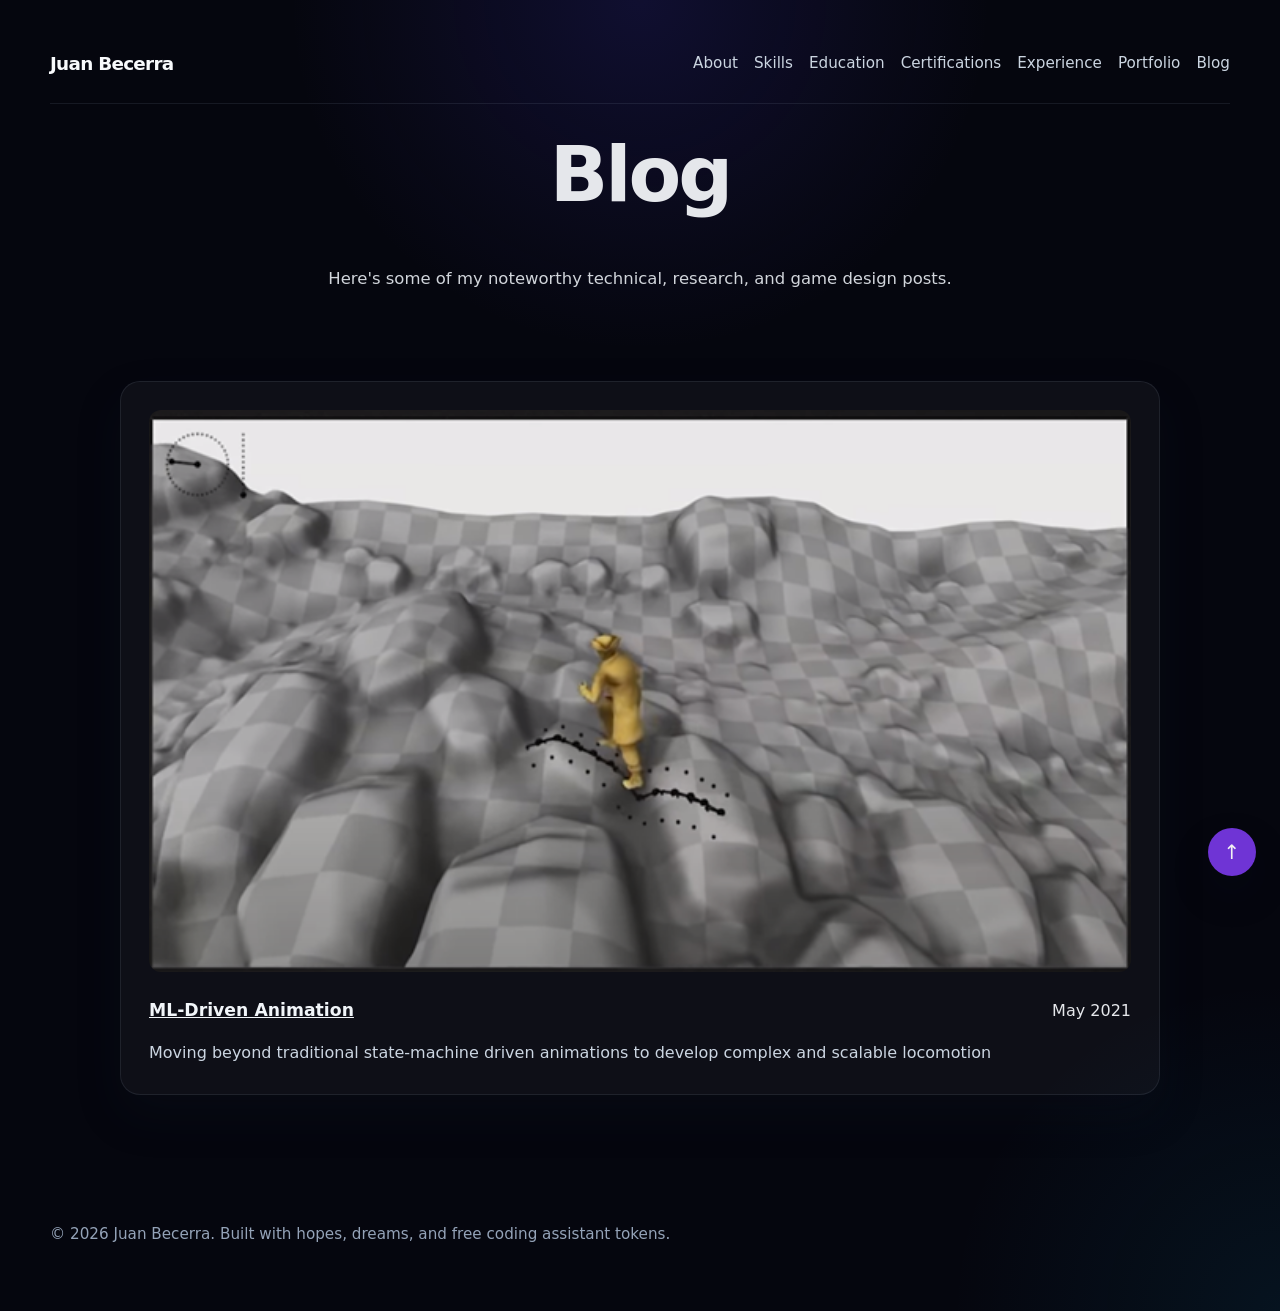
==== blog.html @ c38f7719 "added blog" ====
<!DOCTYPE html>
<html lang="en">
<head>
  <meta charset="UTF-8" />
  <meta name="viewport" content="width=device-width, initial-scale=1.0" />
  <title>Juan Becerra | Blog</title>
  <meta name="description" content="Blog page for Juan Becerra, sharing thoughts on software engineering and game development." />
  <link rel="stylesheet" href="styles.css" />
  <script src="js/components.js" defer></script>
</head>
<body id="top">
  <div class="page-shell">
    <header class="site-header"></header>

    <main class="hero-layout centered-hero">
      <section class="hero-panel">
        <h1>Blog</h1>
        <p class="hero-copy">Here's some of my noteworthy technical, research, and game design posts.</p>
      </section>
    </main>

    <section class="section">
      <div class="section-inner">
        <div class="skill-grid">
          <article class="experience-card">
            <img src="media/blog/motion-matching/10.png" alt="ML-Driven Animation" class="project-image">
            <div class="item-header">
              <div>
                <h3><a href="#">ML-Driven Animation</a></h3>
                <p class="item-subtitle">Moving beyond traditional state-machine driven animations to develop complex and scalable locomotion</p>
              </div>
              <span>May 2021
              </span>
            </div>
            <div class="experience-details" data-content-url="subpage-content/ml-driven-animation.html"></div>
          </article>
        </div>
      </div>
    </section>

    <footer class="footer"></footer>
    <a href="#top" class="back-to-top" aria-label="Back to top">↑</a>

    <div class="project-modal" aria-hidden="true" role="dialog" aria-modal="true" aria-label="Project details">
      <div class="project-modal-backdrop" data-modal-close></div>
      <div class="project-modal-card">
        <button type="button" class="project-modal-close" aria-label="Close project details">×</button>
        <img class="project-modal-image" src="" alt="" style="display: none;">
        <h2 class="project-modal-title"></h2>
        <p class="project-modal-subtitle"></p>
        <span class="project-modal-date"></span>
        <div class="project-modal-description"></div>
      </div>
    </div>

    <script src="js/portfolio.js" defer></script>
  </div>
</body>
</html>
---- styles.css ----
:root {
  color-scheme: dark;
  color: #e5e7eb;
  background: #05060e;
  font-family: Inter, ui-sans-serif, system-ui, -apple-system, BlinkMacSystemFont, "Segoe UI", sans-serif;
  font-size: 16px;
  line-height: 1.7;
}

* {
  box-sizing: border-box;
}

html {
  scroll-behavior: smooth;
}

body {
  margin: 0;
  min-height: 100vh;
  background: radial-gradient(circle at top, rgba(67,56,202,0.18), transparent 24%),
              radial-gradient(circle at bottom right, rgba(14,165,233,0.08), transparent 18%),
              #05060e;
  color: #e5e7eb;
}

img,
svg {
  max-width: 100%;
  display: block;
}

.page-shell {
  width: min(1180px, calc(100% - 2rem));
  margin: 0 auto;
  padding: 2rem 0 3rem;
}

.site-header {
  display: flex;
  justify-content: space-between;
  align-items: center;
  gap: 1.5rem;
  padding: 1rem 0 1.5rem;
  border-bottom: 1px solid rgba(148,163,184,0.12);
  margin-bottom: 1.5rem;
}

.logo {
  text-decoration: none;
  color: #f8fafc;
  font-weight: 800;
  letter-spacing: -0.04em;
  font-size: 1.15rem;
}

.site-nav {
  display: flex;
  flex-wrap: wrap;
  gap: 1rem;
}

.site-nav a,
.sidebar-nav a {
  color: #cbd5e1;
  text-decoration: none;
  font-size: 0.95rem;
}

.site-nav a:hover,
.sidebar-nav a:hover,
.hero-stack a:hover,
.sidebar-card a:hover {
  color: #7c3aed;
}

.hero-layout {
  padding-bottom: 2.5rem;
  display: grid;
  grid-template-columns: 1fr 300px;
  gap: 3rem;
  align-items: start;
}

.centered-hero {
  display: flex;
  justify-content: center;
}

.hero-panel {
  display: grid;
  gap: 1.5rem;
  max-width: 720px;
}

.centered-hero .hero-panel {
  text-align: center;
}

.eyebrow {
  margin: 0;
  text-transform: uppercase;
  letter-spacing: 0.3em;
  font-size: 0.78rem;
  font-weight: 700;
  color: #7c3aed;
}

.hero-panel h1 {
  margin: 0.6rem 0 0;
  font-size: clamp(3.25rem, 6vw, 5.5rem);
  line-height: 0.96;
  letter-spacing: -0.04em;
}

.hero-stack {
  list-style: none;
  padding: 0;
  margin: 1.4rem 0 0;
  display: grid;
  gap: 0.8rem;
  color: #cbd5e1;
}

.hero-stack a {
  color: inherit;
  text-decoration: none;
}

.hero-copy {
  margin: 1.85rem 0 0;
  max-width: 42rem;
  color: #d1d5db;
  font-size: 1.03rem;
}

.hero-tags {
  display: flex;
  flex-wrap: wrap;
  gap: 0.75rem;
  margin-top: 1.6rem;
}

.hero-tags span {
  display: inline-flex;
  padding: 0.7rem 1rem;
  border-radius: 999px;
  background: rgba(255,255,255,0.05);
  border: 1px solid rgba(148,163,184,0.18);
  color: #e5e7eb;
  font-size: 0.92rem;
}

.sidebar {
  display: grid;
  gap: 1.5rem;
  align-self: start;
  position: sticky;
  top: 2rem;
  width: 300px;
  z-index: 1;
}

.profile-image {
  width: 100%;
  border-radius: 1.5rem;
  aspect-ratio: 1;
  object-fit: cover;
  border: 1px solid rgba(148,163,184,0.14);
}

.sidebar-card {
  border-radius: 1.5rem;
  background: rgba(255,255,255,0.05);
  border: 1px solid rgba(148,163,184,0.14);
  box-shadow: 0 28px 65px rgba(15, 23, 42, 0.22);
  padding: 1.75rem;
}

.sidebar-card h2 {
  margin: 0 0 1rem;
  font-size: 1.25rem;
}

.sidebar-card p {
  margin: 0.8rem 0 0;
  color: #cbd5e1;
  line-height: 1.8;
}

.sidebar-nav {
  display: grid;
  gap: 0.6rem;
}

.sidebar-nav a {
  color: #cbd5e1;
}

.section {
  padding: 3rem 0;
  border-top: 1px solid rgba(148,163,184,0.08);
}

.section:first-of-type {
  border-top: none;
}

.section-light {
  background: rgba(255,255,255,0.02);
}

.section-dark {
  background: rgba(15,23,42,0.5);
}

.section-inner {
  display: grid;
  gap: 2rem;
  width: min(100%, 1040px);
  margin: 0 auto;
}

.section-header {
  max-width: 52rem;
}

.section-header p {
  margin-top: 1rem;
  color: #cbd5e1;
  line-height: 1.8;
}

.section h2 {
  margin: 0;
  font-size: clamp(2rem, 2.5vw, 2.6rem);
}

.skill-grid {
  display: grid;
  gap: 1.25rem;
  grid-template-columns: repeat(auto-fit, minmax(260px, 1fr));
  margin-bottom: 2rem;
}

.certification-grid {
  display: grid;
  gap: 1.25rem;
  grid-template-columns: repeat(auto-fit, minmax(260px, 1fr));
  margin-bottom: 2rem;
}

.skill-card,
.cert-card,
.experience-card,
.education-card,
.contact-panel {
  border-radius: 1.25rem;
  background: rgba(255,255,255,0.04);
  border: 1px solid rgba(148,163,184,0.12);
  box-shadow: 0 20px 45px rgba(15, 23, 42, 0.2);
  padding: 1.75rem;
}

.cert-card {
  display: grid;
  gap: 1rem;
}

.skill-card h3,
.cert-card h3,
.experience-card h3,
.education-card h3 {
  margin: 0 0 0.85rem;
  font-size: 1.08rem;
  color: #f1f5f9;
  font-weight: 700;
}

.skill-card p,
.experience-card p,
.education-card p,
.cert-card p {
  margin: 0;
  color: #cbd5e1;
  line-height: 1.7;
}

.cert-list {
  margin: 0;
  padding-left: 1.2rem;
  color: #cbd5e1;
}

.cert-list li {
  margin: 0.35rem 0;
}

.experience-card {
  display: grid;
  gap: 1rem;
}

.experience-details {
  display: none;
}

.experience-link {
  display: inline-flex;
  align-items: center;
  justify-content: center;
  padding: 0.5rem 1rem;
  border-radius: 999px;
  background: rgba(124, 58, 237, 0.1);
  border: 1px solid rgba(124, 58, 237, 0.3);
  color: #f8fafc;
  font-weight: 600;
  font-size: 0.85rem;
  text-decoration: none;
  transition: all 0.2s ease;
  width: fit-content;
  margin-top: 0.5rem;
  cursor: pointer;
}

.experience-link:hover {
  background: rgba(124, 58, 237, 0.2);
  border-color: rgba(124, 58, 237, 0.6);
}

.project-image {
  width: 100%;
  height: auto;
  border-radius: 0.75rem;
  margin-bottom: 0.5rem;
  cursor: pointer;
}

.project-modal {
  position: fixed;
  inset: 0;
  display: grid;
  place-items: center;
  padding: 1.5rem;
  background: rgba(5, 6, 14, 0.66);
  opacity: 0;
  visibility: hidden;
  pointer-events: none;
  transition: opacity 0.2s ease, visibility 0.2s ease;
  z-index: 50;
}

.project-modal-image {
  width: 100%;
  height: auto;
  border-radius: 1rem;
  margin-bottom: 1.5rem;
  border: 1px solid rgba(148, 163, 184, 0.18);
}

.project-modal.open {
  opacity: 1;
  visibility: visible;
  pointer-events: auto;
}

.project-modal-backdrop {
  position: absolute;
  inset: 0;
  background: rgba(15, 23, 42, 0.8);
}

.project-modal-card {
  position: relative;
  width: min(720px, 100%);
  max-height: min(90vh, 100%);
  overflow: auto;
  border-radius: 1.5rem;
  background: rgba(15, 23, 42, 0.98);
  border: 1px solid rgba(148, 163, 184, 0.18);
  box-shadow: 0 30px 80px rgba(15, 23, 42, 0.4);
  padding: 2rem;
  z-index: 1;
}

.project-modal-close {
  position: absolute;
  top: 1rem;
  right: 1rem;
  width: 2.5rem;
  height: 2.5rem;
  border: none;
  border-radius: 999px;
  background: rgba(255, 255, 255, 0.08);
  color: #e5e7eb;
  font-size: 1.25rem;
  cursor: pointer;
}

.project-modal-close:hover,
.project-modal-close:focus-visible {
  background: rgba(124, 58, 237, 0.95);
}

.project-modal-title {
  margin: 0 0 0.5rem;
  font-size: clamp(2rem, 3.5vw, 2.6rem);
}

.project-modal-subtitle,
.project-modal-date,
.project-modal-description {
  color: #cbd5e1;
}

.project-modal-date {
  display: inline-block;
  margin: 0.25rem 0 1.2rem;
  color: #a78bfa;
  font-weight: 600;
}

.project-modal-description {
  margin: 0 0 1.5rem;
  line-height: 1.8;
}

.project-modal-actions {
  display: flex;
  flex-wrap: wrap;
  gap: 0.75rem;
}

.project-modal-link {
  display: inline-flex;
  align-items: center;
  justify-content: center;
  padding: 0.95rem 1.25rem;
  border-radius: 999px;
  text-decoration: none;
  background: rgba(124, 58, 237, 0.95);
  color: #f8fafc;
  font-weight: 600;
}

.project-modal-link:hover,
.project-modal-link:focus-visible {
  background: #7c3aed;
}

.item-header {
  display: flex;
  flex-wrap: wrap;
  justify-content: space-between;
  gap: 1rem;
  align-items: baseline;
}

.item-subtitle {
  margin: 0.35rem 0 0;
  color: #cbd5e1;
}

.education-card {
  display: grid;
  gap: 0.85rem;
}

.contact-panel {
  display: grid;
  gap: 1.5rem;
}

.contact-actions {
  display: flex;
  flex-wrap: wrap;
  gap: 1rem;
}

.footer {
  padding-top: 2rem;
  color: #94a3b8;
  font-size: 0.95rem;
}

.back-to-top {
  position: fixed;
  right: 1.5rem;
  bottom: 1.5rem;
  display: inline-flex;
  align-items: center;
  justify-content: center;
  width: 3rem;
  height: 3rem;
  border-radius: 999px;
  background: rgba(124, 58, 237, 0.95);
  color: #ffffff;
  text-decoration: none;
  font-size: 1.25rem;
  box-shadow: 0 18px 45px rgba(15, 23, 42, 0.24);
  transition: transform 0.2s ease, background 0.2s ease, opacity 0.2s ease;
  opacity: 0.95;
  z-index: 20;
}

.back-to-top:hover,
.back-to-top:focus-visible {
  transform: translateY(-2px);
  background: #7c3aed;
  opacity: 1;
}

.back-to-top:focus-visible {
  outline: 2px solid #c7d2fe;
  outline-offset: 3px;
}

a {
  color: inherit;
}

@media (max-width: 950px) {
  .hero-layout {
    grid-template-columns: 1fr;
  }

  .sidebar {
    position: static;
    top: auto;
    width: auto;
    right: auto;
  }
}

@media (max-width: 720px) {
  .page-shell {
    width: min(100%, calc(100% - 1.5rem));
  }

  .site-header {
    flex-direction: column;
    align-items: flex-start;
  }

  .site-nav {
    gap: 0.75rem;
  }

  .hero-panel h1 {
    font-size: clamp(2.6rem, 10vw, 4rem);
  }

  .hero-tags {
    gap: 0.5rem;
  }
}

@media (max-width: 640px) {
  .page-shell {
    padding: 1rem;
  }

  .hero-panel,
  .contact-actions {
    grid-template-columns: 1fr;
  }
}
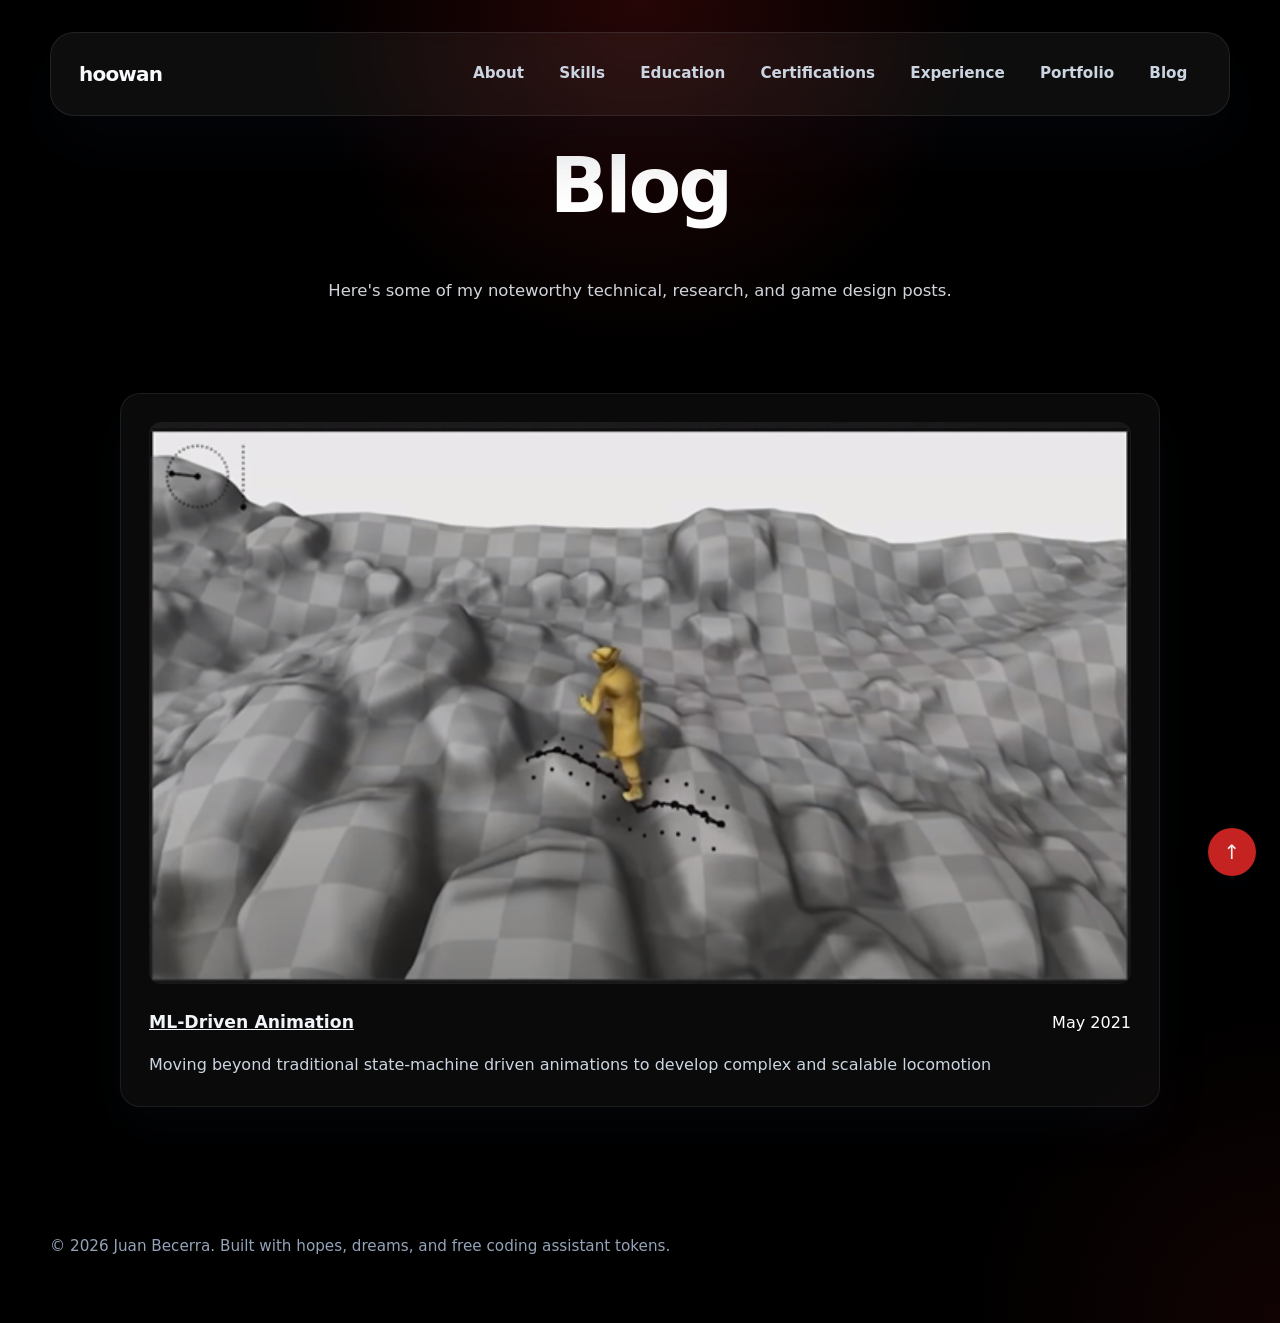
==== commit 96c6a556: "hehehe added favicon" ====
--- a/blog.html
+++ b/blog.html
@@ -6,6 +6,7 @@
   <title>Juan Becerra | Blog</title>
   <meta name="description" content="Blog page for Juan Becerra, sharing thoughts on software engineering and game development." />
   <link rel="stylesheet" href="styles.css" />
+  <link rel="icon" type="image/x-icon" href="favicon.ico" />
   <script src="js/components.js" defer></script>
 </head>
 <body id="top">
--- a/styles.css
+++ b/styles.css
@@ -2,6 +2,8 @@
   color-scheme: dark;
   color: #e5e7eb;
   background: #05060e;
+  color: #ffffff;
+  background: #000000;
   font-family: Inter, ui-sans-serif, system-ui, -apple-system, BlinkMacSystemFont, "Segoe UI", sans-serif;
   font-size: 16px;
   line-height: 1.7;
@@ -13,6 +15,7 @@
 
 html {
   scroll-behavior: smooth;
+  scroll-padding-top: 8rem;
 }
 
 body {
@@ -22,6 +25,10 @@
               radial-gradient(circle at bottom right, rgba(14,165,233,0.08), transparent 18%),
               #05060e;
   color: #e5e7eb;
+  background: radial-gradient(circle at top, rgba(220, 38, 38, 0.18), transparent 24%),
+              radial-gradient(circle at bottom right, rgba(220, 38, 38, 0.08), transparent 18%),
+              #000000;
+  color: #ffffff;
 }
 
 img,
@@ -41,9 +48,19 @@
   justify-content: space-between;
   align-items: center;
   gap: 1.5rem;
-  padding: 1rem 0 1.5rem;
-  border-bottom: 1px solid rgba(148,163,184,0.12);
+  flex-wrap: wrap;
+  transition: padding 0.3s ease, gap 0.3s ease;
+  padding: 1.25rem 1.75rem;
   margin-bottom: 1.5rem;
+  position: sticky;
+  top: 1rem;
+  z-index: 1000;
+  border-radius: 1.5rem;
+  background: rgba(255, 255, 255, 0.05);
+  backdrop-filter: blur(12px);
+  -webkit-backdrop-filter: blur(12px);
+  border: 1px solid rgba(148,163,184,0.14);
+  box-shadow: 0 28px 65px rgba(15, 23, 42, 0.22);
 }
 
 .logo {
@@ -51,13 +68,56 @@
   color: #f8fafc;
   font-weight: 800;
   letter-spacing: -0.04em;
-  font-size: 1.15rem;
+  font-size: 1.25rem;
+  transition: transform 0.2s ease, color 0.2s ease;
+}
+
+.logo:hover {
+  transform: scale(1.05);
+  color: #a78bfa;
+  color: #ef4444;
+}
+
+.header-toggle {
+  display: none;
+  background: rgba(255, 255, 255, 0.05);
+  border: 1px solid rgba(148,163,184,0.14);
+  color: #f8fafc;
+  border-radius: 0.5rem;
+  padding: 0.4rem;
+  cursor: pointer;
+  align-items: center;
+  justify-content: center;
+  transition: background 0.2s;
+}
+
+.header-toggle:hover {
+  background: rgba(255, 255, 255, 0.15);
+}
+
+.site-header.scrolled:not(.expanded) {
+  padding: 0.75rem 1.75rem;
+  gap: 0;
+}
+
+.site-header.scrolled:not(.expanded) .site-nav {
+  display: none;
+}
+
+.site-header.scrolled .header-toggle {
+  display: flex;
+}
+
+.site-header.expanded .site-nav {
+  width: 100%;
+  justify-content: center;
+  margin-top: 0.5rem;
 }
 
 .site-nav {
   display: flex;
   flex-wrap: wrap;
-  gap: 1rem;
+  gap: 0.5rem;
 }
 
 .site-nav a,
@@ -65,13 +125,20 @@
   color: #cbd5e1;
   text-decoration: none;
   font-size: 0.95rem;
+  font-weight: 600;
+  padding: 0.5rem 0.85rem;
+  border-radius: 0.6rem;
+  transition: all 0.2s ease;
 }
 
 .site-nav a:hover,
 .sidebar-nav a:hover,
 .hero-stack a:hover,
 .sidebar-card a:hover {
-  color: #7c3aed;
+  color: #f8fafc;
+  background: rgba(124, 58, 237, 0.15);
+  color: #ffffff;
+  background: rgba(220, 38, 38, 0.15);
 }
 
 .hero-layout {
@@ -104,6 +171,7 @@
   font-size: 0.78rem;
   font-weight: 700;
   color: #7c3aed;
+  color: #dc2626;
 }
 
 .hero-panel h1 {
@@ -212,6 +280,7 @@
 
 .section-dark {
   background: rgba(15,23,42,0.5);
+  background: rgba(20, 20, 20, 0.5);
 }
 
 .section-inner {
@@ -305,6 +374,11 @@
   display: none;
 }
 
+.item-description {
+  color: #cbd5e1;
+  line-height: 1.7;
+}
+
 .experience-link {
   display: inline-flex;
   align-items: center;
@@ -313,6 +387,8 @@
   border-radius: 999px;
   background: rgba(124, 58, 237, 0.1);
   border: 1px solid rgba(124, 58, 237, 0.3);
+  background: rgba(220, 38, 38, 0.1);
+  border: 1px solid rgba(220, 38, 38, 0.3);
   color: #f8fafc;
   font-weight: 600;
   font-size: 0.85rem;
@@ -326,6 +402,40 @@
 .experience-link:hover {
   background: rgba(124, 58, 237, 0.2);
   border-color: rgba(124, 58, 237, 0.6);
+  background: rgba(220, 38, 38, 0.2);
+  border-color: rgba(220, 38, 38, 0.6);
+}
+
+.resume-link {
+  display: inline-flex;
+  align-items: center;
+  justify-content: center;
+  padding: 0.85rem 1.25rem;
+  border-radius: 0.9rem;
+  background: rgba(124, 58, 237, 0.16);
+  border: 1px solid rgba(124, 58, 237, 0.35);
+  background: rgba(220, 38, 38, 0.16);
+  border: 1px solid rgba(220, 38, 38, 0.35);
+  color: #f8fafc;
+  font-weight: 700;
+  font-size: 0.98rem;
+  cursor: pointer;
+  transition: background 0.2s ease, border-color 0.2s ease, transform 0.2s ease;
+}
+
+.resume-link:hover,
+.resume-link:focus-visible {
+  background: rgba(124, 58, 237, 0.28);
+  border-color: rgba(124, 58, 237, 0.65);
+  background: rgba(220, 38, 38, 0.28);
+  border-color: rgba(220, 38, 38, 0.65);
+  transform: translateY(-1px);
+}
+
+.resume-link:focus-visible {
+  outline: 3px solid rgba(124, 58, 237, 0.45);
+  outline: 3px solid rgba(220, 38, 38, 0.45);
+  outline-offset: 3px;
 }
 
 .project-image {
@@ -343,6 +453,7 @@
   place-items: center;
   padding: 1.5rem;
   background: rgba(5, 6, 14, 0.66);
+  background: rgba(0, 0, 0, 0.75);
   opacity: 0;
   visibility: hidden;
   pointer-events: none;
@@ -368,6 +479,7 @@
   position: absolute;
   inset: 0;
   background: rgba(15, 23, 42, 0.8);
+  background: rgba(10, 10, 10, 0.85);
 }
 
 .project-modal-card {
@@ -377,6 +489,7 @@
   overflow: auto;
   border-radius: 1.5rem;
   background: rgba(15, 23, 42, 0.98);
+  background: rgba(15, 15, 15, 0.98);
   border: 1px solid rgba(148, 163, 184, 0.18);
   box-shadow: 0 30px 80px rgba(15, 23, 42, 0.4);
   padding: 2rem;
@@ -400,6 +513,7 @@
 .project-modal-close:hover,
 .project-modal-close:focus-visible {
   background: rgba(124, 58, 237, 0.95);
+  background: rgba(220, 38, 38, 0.95);
 }
 
 .project-modal-title {
@@ -417,6 +531,7 @@
   display: inline-block;
   margin: 0.25rem 0 1.2rem;
   color: #a78bfa;
+  color: #ef4444;
   font-weight: 600;
 }
 
@@ -439,6 +554,7 @@
   border-radius: 999px;
   text-decoration: none;
   background: rgba(124, 58, 237, 0.95);
+  background: rgba(220, 38, 38, 0.95);
   color: #f8fafc;
   font-weight: 600;
 }
@@ -446,6 +562,7 @@
 .project-modal-link:hover,
 .project-modal-link:focus-visible {
   background: #7c3aed;
+  background: #dc2626;
 }
 
 .item-header {
@@ -494,6 +611,7 @@
   height: 3rem;
   border-radius: 999px;
   background: rgba(124, 58, 237, 0.95);
+  background: rgba(220, 38, 38, 0.95);
   color: #ffffff;
   text-decoration: none;
   font-size: 1.25rem;
@@ -507,11 +625,13 @@
 .back-to-top:focus-visible {
   transform: translateY(-2px);
   background: #7c3aed;
+  background: #dc2626;
   opacity: 1;
 }
 
 .back-to-top:focus-visible {
   outline: 2px solid #c7d2fe;
+  outline: 2px solid #fca5a5;
   outline-offset: 3px;
 }
 
@@ -538,12 +658,30 @@
   }
 
   .site-header {
+    justify-content: center;
+    gap: 1.25rem;
+    padding: 1.5rem;
+  }
+
+  .site-header.scrolled {
+    justify-content: space-between;
+  }
+
+  .site-header.scrolled:not(.expanded) {
+    padding: 0.75rem 1.25rem;
+  }
+
+  .site-nav {
+    justify-content: center;
     flex-direction: column;
-    align-items: flex-start;
-  }
-
-  .site-nav {
-    gap: 0.75rem;
+    align-items: center;
+    gap: 0.35rem;
+    width: 100%;
+  }
+
+  .site-nav a {
+    font-size: 0.85rem;
+    padding: 0.4rem 0.65rem;
   }
 
   .hero-panel h1 {
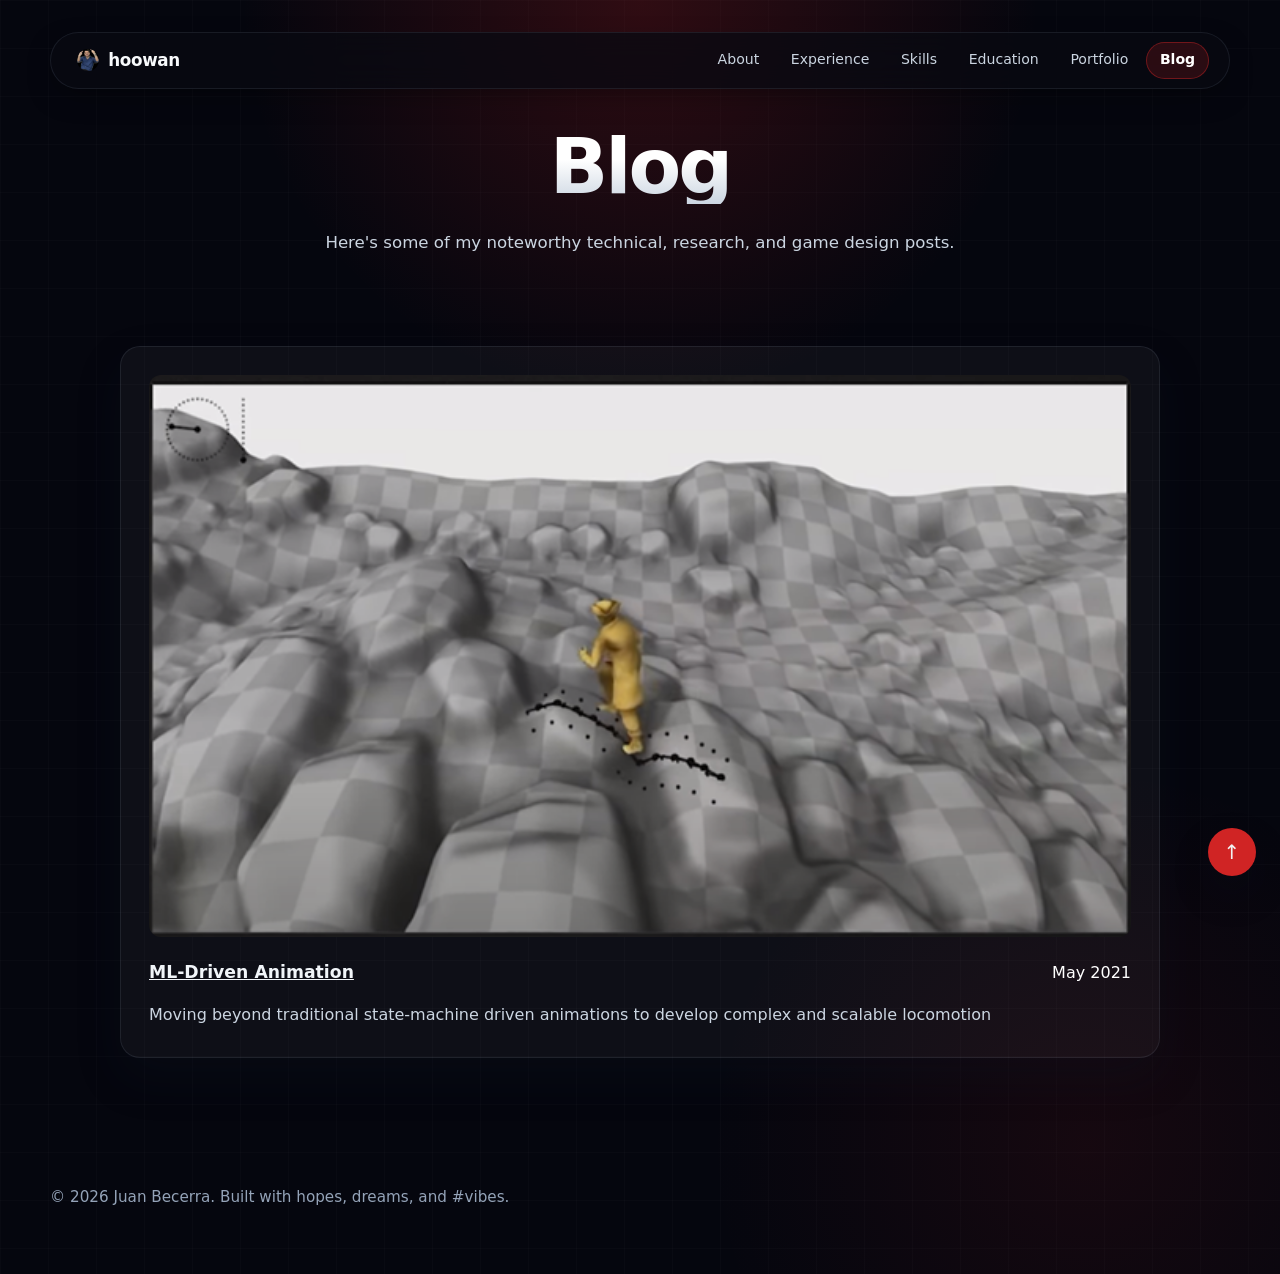
==== commit d0394172: "Added various improvements" ====
--- a/blog.html
+++ b/blog.html
@@ -4,7 +4,21 @@
   <meta charset="UTF-8" />
   <meta name="viewport" content="width=device-width, initial-scale=1.0" />
   <title>Juan Becerra | Blog</title>
-  <meta name="description" content="Blog page for Juan Becerra, sharing thoughts on software engineering and game development." />
+  <meta name="description" content="Technical, research, and game design write-ups by Juan Becerra, including ML-driven animation." />
+  <link rel="canonical" href="https://hoowan.dev/blog.html" />
+  <meta property="og:type" content="website" />
+  <meta property="og:site_name" content="hoowan.dev" />
+  <meta property="og:title" content="Juan Becerra | Blog" />
+  <meta property="og:description" content="Technical, research, and game design write-ups by Juan Becerra, including ML-driven animation." />
+  <meta property="og:url" content="https://hoowan.dev/blog.html" />
+  <meta property="og:image" content="https://hoowan.dev/media/og-image.jpg" />
+  <meta property="og:image:width" content="1200" />
+  <meta property="og:image:height" content="630" />
+  <meta property="og:image:alt" content="Juan Becerra, Software Engineer: gameplay, animation, tools, and AI systems" />
+  <meta name="twitter:card" content="summary_large_image" />
+  <meta name="twitter:title" content="Juan Becerra | Blog" />
+  <meta name="twitter:description" content="Technical, research, and game design write-ups by Juan Becerra, including ML-driven animation." />
+  <meta name="twitter:image" content="https://hoowan.dev/media/og-image.jpg" />
   <link rel="stylesheet" href="styles.css" />
   <link rel="icon" type="image/x-icon" href="favicon.ico" />
   <script src="js/components.js" defer></script>
@@ -12,6 +26,14 @@
 <body id="top">
   <div class="page-shell">
     <header class="site-header"></header>
+    <noscript>
+      <nav class="noscript-nav" aria-label="Primary">
+        <a href="index.html">About</a>
+        <a href="index.html#experience">Experience</a>
+        <a href="portfolio.html">Portfolio</a>
+        <a href="blog.html">Blog</a>
+      </nav>
+    </noscript>
 
     <main class="hero-layout centered-hero">
       <section class="hero-panel">
--- a/styles.css
+++ b/styles.css
@@ -1,9 +1,22 @@
 :root {
   color-scheme: dark;
-  color: #e5e7eb;
-  background: #05060e;
-  color: #ffffff;
-  background: #000000;
+  --bg-canvas: #05060e;
+  --bg-card: rgba(255, 255, 255, 0.04);
+  --bg-card-hover: rgba(255, 255, 255, 0.07);
+  --border-subtle: rgba(148, 163, 184, 0.12);
+  --border-hover: rgba(220, 38, 38, 0.45);
+  --border-accent: rgba(220, 38, 38, 0.5);
+
+  --accent: #dc2626;
+  --accent-light: #ef4444;
+  --accent-glow: rgba(220, 38, 38, 0.2);
+  --accent-glow-subtle: rgba(220, 38, 38, 0.08);
+
+  --text-primary: #ffffff;
+  --text-secondary: #f8fafc;
+  --text-muted: #cbd5e1;
+  --text-dim: #94a3b8;
+
   font-family: Inter, ui-sans-serif, system-ui, -apple-system, BlinkMacSystemFont, "Segoe UI", sans-serif;
   font-size: 16px;
   line-height: 1.7;
@@ -21,14 +34,14 @@
 body {
   margin: 0;
   min-height: 100vh;
-  background: radial-gradient(circle at top, rgba(67,56,202,0.18), transparent 24%),
-              radial-gradient(circle at bottom right, rgba(14,165,233,0.08), transparent 18%),
-              #05060e;
-  color: #e5e7eb;
-  background: radial-gradient(circle at top, rgba(220, 38, 38, 0.18), transparent 24%),
-              radial-gradient(circle at bottom right, rgba(220, 38, 38, 0.08), transparent 18%),
-              #000000;
-  color: #ffffff;
+  background-color: var(--bg-canvas);
+  background-image: 
+    radial-gradient(circle at top, var(--accent-glow), transparent 28%),
+    radial-gradient(circle at 85% 90%, var(--accent-glow-subtle), transparent 24%),
+    linear-gradient(rgba(255, 255, 255, 0.015) 1px, transparent 1px),
+    linear-gradient(90deg, rgba(255, 255, 255, 0.015) 1px, transparent 1px);
+  background-size: 100% 100%, 100% 100%, 48px 48px, 48px 48px;
+  color: var(--text-primary);
 }
 
 img,
@@ -43,108 +56,132 @@
   padding: 2rem 0 3rem;
 }
 
+/* ==========================================================================
+   Header & Navigation
+   ========================================================================== */
+
 .site-header {
   display: flex;
   justify-content: space-between;
   align-items: center;
-  gap: 1.5rem;
-  flex-wrap: wrap;
-  transition: padding 0.3s ease, gap 0.3s ease;
-  padding: 1.25rem 1.75rem;
-  margin-bottom: 1.5rem;
+  gap: 1.25rem;
+  padding: 0.55rem 1.25rem;
+  margin-bottom: 2rem;
   position: sticky;
-  top: 1rem;
+  top: 0.75rem;
   z-index: 1000;
-  border-radius: 1.5rem;
-  background: rgba(255, 255, 255, 0.05);
-  backdrop-filter: blur(12px);
-  -webkit-backdrop-filter: blur(12px);
-  border: 1px solid rgba(148,163,184,0.14);
-  box-shadow: 0 28px 65px rgba(15, 23, 42, 0.22);
+  border-radius: 999px;
+  background: rgba(8, 10, 18, 0.75);
+  backdrop-filter: blur(16px);
+  -webkit-backdrop-filter: blur(16px);
+  border: 1px solid var(--border-subtle);
+  box-shadow: 0 10px 30px -10px rgba(0, 0, 0, 0.5);
+  transition: background-color 0.25s ease, border-color 0.25s ease, box-shadow 0.25s ease, padding 0.25s ease;
+}
+
+.site-header.scrolled {
+  background: rgba(6, 8, 15, 0.92);
+  border-color: rgba(255, 255, 255, 0.12);
+  box-shadow: 0 16px 40px -10px rgba(0, 0, 0, 0.7), 0 0 20px -5px var(--accent-glow);
+  padding: 0.45rem 1.25rem;
 }
 
 .logo {
+  display: flex;
+  align-items: center;
+  gap: 0.55rem;
   text-decoration: none;
-  color: #f8fafc;
-  font-weight: 800;
-  letter-spacing: -0.04em;
-  font-size: 1.25rem;
-  transition: transform 0.2s ease, color 0.2s ease;
+  color: var(--text-secondary);
+  font-weight: 700;
+  letter-spacing: -0.02em;
+  font-size: 1.05rem;
+  padding: 0.2rem 0.4rem;
+  border-radius: 999px;
+  transition: color 0.2s ease;
 }
 
 .logo:hover {
-  transform: scale(1.05);
-  color: #a78bfa;
-  color: #ef4444;
+  color: var(--accent-light);
+}
+
+.logo img {
+  width: 22px;
+  height: 22px;
+  border-radius: 999px;
 }
 
 .header-toggle {
   display: none;
   background: rgba(255, 255, 255, 0.05);
-  border: 1px solid rgba(148,163,184,0.14);
-  color: #f8fafc;
-  border-radius: 0.5rem;
-  padding: 0.4rem;
+  border: 1px solid var(--border-subtle);
+  color: var(--text-secondary);
+  border-radius: 0.6rem;
+  padding: 0.45rem;
   cursor: pointer;
   align-items: center;
   justify-content: center;
-  transition: background 0.2s;
+  transition: all 0.2s ease;
 }
 
 .header-toggle:hover {
-  background: rgba(255, 255, 255, 0.15);
-}
-
-.site-header.scrolled:not(.expanded) {
-  padding: 0.75rem 1.75rem;
-  gap: 0;
-}
-
-.site-header.scrolled:not(.expanded) .site-nav {
+  background: rgba(255, 255, 255, 0.12);
+  border-color: rgba(255, 255, 255, 0.2);
+}
+
+.header-toggle .icon-close {
   display: none;
 }
 
-.site-header.scrolled .header-toggle {
-  display: flex;
-}
-
-.site-header.expanded .site-nav {
-  width: 100%;
-  justify-content: center;
-  margin-top: 0.5rem;
+.site-header.expanded .header-toggle .icon-menu {
+  display: none;
+}
+
+.site-header.expanded .header-toggle .icon-close {
+  display: block;
 }
 
 .site-nav {
   display: flex;
-  flex-wrap: wrap;
-  gap: 0.5rem;
+  align-items: center;
+  gap: 0.25rem;
 }
 
 .site-nav a,
 .sidebar-nav a {
-  color: #cbd5e1;
+  color: var(--text-muted);
   text-decoration: none;
-  font-size: 0.95rem;
-  font-weight: 600;
-  padding: 0.5rem 0.85rem;
-  border-radius: 0.6rem;
+  font-size: 0.88rem;
+  font-weight: 500;
+  padding: 0.35rem 0.8rem;
+  border-radius: 999px;
+  border: 1px solid transparent;
   transition: all 0.2s ease;
+  white-space: nowrap;
 }
 
 .site-nav a:hover,
 .sidebar-nav a:hover,
 .hero-stack a:hover,
 .sidebar-card a:hover {
-  color: #f8fafc;
-  background: rgba(124, 58, 237, 0.15);
   color: #ffffff;
-  background: rgba(220, 38, 38, 0.15);
-}
+  background: rgba(255, 255, 255, 0.08);
+}
+
+.site-nav a.active {
+  color: #ffffff;
+  background: rgba(220, 38, 38, 0.16);
+  border-color: rgba(220, 38, 38, 0.4);
+  font-weight: 600;
+}
+
+/* ==========================================================================
+   Hero & Layout
+   ========================================================================== */
 
 .hero-layout {
   padding-bottom: 2.5rem;
   display: grid;
-  grid-template-columns: 1fr 300px;
+  grid-template-columns: 1fr 320px;
   gap: 3rem;
   align-items: start;
 }
@@ -165,13 +202,15 @@
 }
 
 .eyebrow {
+  display: inline-flex;
+  flex-wrap: wrap;
+  align-items: center;
   margin: 0;
   text-transform: uppercase;
-  letter-spacing: 0.3em;
-  font-size: 0.78rem;
+  letter-spacing: 0.12em;
+  font-size: 0.85rem;
   font-weight: 700;
-  color: #7c3aed;
-  color: #dc2626;
+  color: var(--accent-light);
 }
 
 .hero-panel h1 {
@@ -179,27 +218,74 @@
   font-size: clamp(3.25rem, 6vw, 5.5rem);
   line-height: 0.96;
   letter-spacing: -0.04em;
-}
-
-.hero-stack {
-  list-style: none;
-  padding: 0;
-  margin: 1.4rem 0 0;
-  display: grid;
-  gap: 0.8rem;
-  color: #cbd5e1;
-}
-
-.hero-stack a {
-  color: inherit;
+  background: linear-gradient(180deg, #ffffff 40%, #cbd5e1 100%);
+  -webkit-background-clip: text;
+  -webkit-text-fill-color: transparent;
+}
+
+.hero-copy {
+  margin: 0;
+  max-width: 42rem;
+  color: var(--text-muted);
+  font-size: 1.04rem;
+  line-height: 1.8;
+}
+
+.hero-actions {
+  display: flex;
+  flex-wrap: wrap;
+  gap: 0.85rem;
+  align-items: center;
+  margin-top: 0.5rem;
+}
+
+.primary-btn {
+  display: inline-flex;
+  align-items: center;
+  justify-content: center;
+  gap: 0.5rem;
+  padding: 0.8rem 1.35rem;
+  border-radius: 0.85rem;
+  background: var(--accent);
+  border: 1px solid var(--accent-light);
+  color: #ffffff;
+  font-weight: 700;
+  font-size: 0.95rem;
   text-decoration: none;
-}
-
-.hero-copy {
-  margin: 1.85rem 0 0;
-  max-width: 42rem;
-  color: #d1d5db;
-  font-size: 1.03rem;
+  cursor: pointer;
+  transition: background 0.2s ease, transform 0.2s ease, box-shadow 0.2s ease;
+  box-shadow: 0 4px 14px rgba(220, 38, 38, 0.35);
+}
+
+.primary-btn:hover,
+.primary-btn:focus-visible {
+  background: var(--accent-light);
+  transform: translateY(-2px);
+  box-shadow: 0 6px 20px rgba(220, 38, 38, 0.5);
+}
+
+.secondary-btn {
+  display: inline-flex;
+  align-items: center;
+  justify-content: center;
+  padding: 0.8rem 1.35rem;
+  border-radius: 0.85rem;
+  background: rgba(255, 255, 255, 0.05);
+  border: 1px solid var(--border-subtle);
+  color: var(--text-secondary);
+  font-weight: 600;
+  font-size: 0.95rem;
+  text-decoration: none;
+  cursor: pointer;
+  transition: all 0.2s ease;
+}
+
+.secondary-btn:hover,
+.secondary-btn:focus-visible {
+  background: rgba(255, 255, 255, 0.1);
+  border-color: rgba(148, 163, 184, 0.3);
+  color: #ffffff;
+  transform: translateY(-2px);
 }
 
 .hero-tags {
@@ -213,36 +299,48 @@
   display: inline-flex;
   padding: 0.7rem 1rem;
   border-radius: 999px;
-  background: rgba(255,255,255,0.05);
-  border: 1px solid rgba(148,163,184,0.18);
+  background: rgba(255, 255, 255, 0.05);
+  border: 1px solid var(--border-subtle);
   color: #e5e7eb;
   font-size: 0.92rem;
 }
 
+/* ==========================================================================
+   Sidebar & Profile
+   ========================================================================== */
+
 .sidebar {
   display: grid;
   gap: 1.5rem;
   align-self: start;
-  position: sticky;
-  top: 2rem;
-  width: 300px;
+  width: 100%;
   z-index: 1;
+}
+
+.profile-card {
+  border-radius: 1.5rem;
+  overflow: hidden;
+  background: var(--bg-card);
+  border: 1px solid var(--border-subtle);
+  box-shadow: 0 20px 45px rgba(15, 23, 42, 0.2);
+  transition: border-color 0.25s ease, box-shadow 0.25s ease, transform 0.25s ease;
 }
 
 .profile-image {
   width: 100%;
-  border-radius: 1.5rem;
+  height: auto;
   aspect-ratio: 1;
   object-fit: cover;
-  border: 1px solid rgba(148,163,184,0.14);
+  display: block;
 }
 
 .sidebar-card {
   border-radius: 1.5rem;
-  background: rgba(255,255,255,0.05);
-  border: 1px solid rgba(148,163,184,0.14);
-  box-shadow: 0 28px 65px rgba(15, 23, 42, 0.22);
+  background: var(--bg-card);
+  border: 1px solid var(--border-subtle);
+  box-shadow: 0 20px 45px rgba(15, 23, 42, 0.2);
   padding: 1.75rem;
+  transition: border-color 0.25s ease, box-shadow 0.25s ease;
 }
 
 .sidebar-card h2 {
@@ -252,7 +350,7 @@
 
 .sidebar-card p {
   margin: 0.8rem 0 0;
-  color: #cbd5e1;
+  color: var(--text-muted);
   line-height: 1.8;
 }
 
@@ -261,13 +359,24 @@
   gap: 0.6rem;
 }
 
-.sidebar-nav a {
-  color: #cbd5e1;
-}
+.sidebar-links {
+  display: grid;
+  grid-template-columns: 1fr 1fr;
+  column-gap: 1rem;
+}
+
+.sidebar-links h2,
+.sidebar-links p:last-child {
+  grid-column: 1 / -1;
+}
+
+/* ==========================================================================
+   Sections & Content Grids
+   ========================================================================== */
 
 .section {
   padding: 3rem 0;
-  border-top: 1px solid rgba(148,163,184,0.08);
+  border-top: 1px solid rgba(148, 163, 184, 0.08);
 }
 
 .section:first-of-type {
@@ -275,11 +384,10 @@
 }
 
 .section-light {
-  background: rgba(255,255,255,0.02);
+  background: rgba(255, 255, 255, 0.02);
 }
 
 .section-dark {
-  background: rgba(15,23,42,0.5);
   background: rgba(20, 20, 20, 0.5);
 }
 
@@ -296,7 +404,7 @@
 
 .section-header p {
   margin-top: 1rem;
-  color: #cbd5e1;
+  color: var(--text-muted);
   line-height: 1.8;
 }
 
@@ -325,14 +433,27 @@
 .education-card,
 .contact-panel {
   border-radius: 1.25rem;
-  background: rgba(255,255,255,0.04);
-  border: 1px solid rgba(148,163,184,0.12);
+  background: var(--bg-card);
+  border: 1px solid var(--border-subtle);
   box-shadow: 0 20px 45px rgba(15, 23, 42, 0.2);
   padding: 1.75rem;
+  transition: transform 0.25s cubic-bezier(0.16, 1, 0.3, 1),
+              border-color 0.25s ease,
+              box-shadow 0.25s ease,
+              background-color 0.25s ease;
+}
+
+/* Only cards that actually do something on click (portfolio/blog modals) light up */
+.experience-card.is-clickable:hover {
+  transform: translateY(-3px);
+  border-color: var(--border-hover);
+  box-shadow: 0 24px 50px -12px rgba(0, 0, 0, 0.5), 0 0 24px -6px var(--accent-glow);
+  background: var(--bg-card-hover);
 }
 
 .cert-card {
   display: grid;
+  align-content: start;
   gap: 1rem;
 }
 
@@ -351,14 +472,39 @@
 .education-card p,
 .cert-card p {
   margin: 0;
-  color: #cbd5e1;
+  color: var(--text-muted);
   line-height: 1.7;
+}
+
+/* ==========================================================================
+   Skill Tags / Chips
+   ========================================================================== */
+
+.skill-tags {
+  display: flex;
+  flex-wrap: wrap;
+  gap: 0.45rem;
+  margin-top: 0.5rem;
+}
+
+.skill-tag {
+  display: inline-flex;
+  align-items: center;
+  padding: 0.25rem 0.7rem;
+  border-radius: 999px;
+  background: rgba(255, 255, 255, 0.04);
+  border: 1px solid rgba(148, 163, 184, 0.16);
+  color: var(--text-muted);
+  font-size: 0.84rem;
+  font-weight: 500;
+  letter-spacing: 0.01em;
+  transition: all 0.2s ease;
 }
 
 .cert-list {
   margin: 0;
   padding-left: 1.2rem;
-  color: #cbd5e1;
+  color: var(--text-muted);
 }
 
 .cert-list li {
@@ -366,8 +512,9 @@
 }
 
 .experience-card {
-  display: grid;
-  gap: 1rem;
+  display: flex;
+  flex-direction: column;
+  gap: 0.85rem;
 }
 
 .experience-details {
@@ -375,48 +522,83 @@
 }
 
 .item-description {
-  color: #cbd5e1;
+  color: var(--text-muted);
   line-height: 1.7;
+}
+
+.experience-actions {
+  display: flex;
+  flex-wrap: wrap;
+  gap: 0.6rem;
+  align-items: center;
+  margin-top: auto;
+  padding-top: 0.85rem;
 }
 
 .experience-link {
   display: inline-flex;
   align-items: center;
   justify-content: center;
-  padding: 0.5rem 1rem;
+  gap: 0.45rem;
+  padding: 0.55rem 1.1rem;
   border-radius: 999px;
-  background: rgba(124, 58, 237, 0.1);
-  border: 1px solid rgba(124, 58, 237, 0.3);
   background: rgba(220, 38, 38, 0.1);
-  border: 1px solid rgba(220, 38, 38, 0.3);
-  color: #f8fafc;
+  border: 1px solid rgba(220, 38, 38, 0.35);
+  color: var(--text-secondary);
   font-weight: 600;
   font-size: 0.85rem;
   text-decoration: none;
-  transition: all 0.2s ease;
+  transition: all 0.2s cubic-bezier(0.16, 1, 0.3, 1);
+  cursor: pointer;
+  line-height: 1.35;
+  white-space: nowrap;
+}
+
+.experience-link:hover,
+.experience-link:focus-visible {
+  background: rgba(220, 38, 38, 0.22);
+  border-color: rgba(220, 38, 38, 0.7);
+  color: #ffffff;
+  transform: translateY(-2px);
+  box-shadow: 0 4px 14px rgba(220, 38, 38, 0.35);
+}
+
+.experience-link.primary {
+  background: var(--accent);
+  border-color: var(--accent-light);
+  color: #ffffff;
+  box-shadow: 0 4px 12px rgba(220, 38, 38, 0.35);
+}
+
+.experience-link.primary:hover,
+.experience-link.primary:focus-visible {
+  background: var(--accent-light);
+  border-color: #fca5a5;
+  color: #ffffff;
+  box-shadow: 0 6px 18px rgba(220, 38, 38, 0.55);
+  transform: translateY(-2px);
+}
+
+.experience-link svg {
+  flex-shrink: 0;
+  transition: transform 0.2s ease;
+}
+
+.experience-link:hover svg {
+  transform: translate(1px, -1px);
+}
+
+.resume-link {
+  display: flex;
   width: fit-content;
-  margin-top: 0.5rem;
-  cursor: pointer;
-}
-
-.experience-link:hover {
-  background: rgba(124, 58, 237, 0.2);
-  border-color: rgba(124, 58, 237, 0.6);
-  background: rgba(220, 38, 38, 0.2);
-  border-color: rgba(220, 38, 38, 0.6);
-}
-
-.resume-link {
-  display: inline-flex;
+  margin: 0 auto 1.5rem;
   align-items: center;
   justify-content: center;
   padding: 0.85rem 1.25rem;
   border-radius: 0.9rem;
-  background: rgba(124, 58, 237, 0.16);
-  border: 1px solid rgba(124, 58, 237, 0.35);
   background: rgba(220, 38, 38, 0.16);
   border: 1px solid rgba(220, 38, 38, 0.35);
-  color: #f8fafc;
+  color: var(--text-secondary);
   font-weight: 700;
   font-size: 0.98rem;
   cursor: pointer;
@@ -425,15 +607,12 @@
 
 .resume-link:hover,
 .resume-link:focus-visible {
-  background: rgba(124, 58, 237, 0.28);
-  border-color: rgba(124, 58, 237, 0.65);
   background: rgba(220, 38, 38, 0.28);
   border-color: rgba(220, 38, 38, 0.65);
   transform: translateY(-1px);
 }
 
 .resume-link:focus-visible {
-  outline: 3px solid rgba(124, 58, 237, 0.45);
   outline: 3px solid rgba(220, 38, 38, 0.45);
   outline-offset: 3px;
 }
@@ -444,7 +623,21 @@
   border-radius: 0.75rem;
   margin-bottom: 0.5rem;
   cursor: pointer;
-}
+  transition: transform 0.25s ease, opacity 0.25s ease;
+}
+
+.experience-card.is-clickable {
+  cursor: pointer;
+}
+
+.experience-card.is-clickable:hover .project-image {
+  transform: scale(1.01);
+  opacity: 0.96;
+}
+
+/* ==========================================================================
+   Project Modal
+   ========================================================================== */
 
 .project-modal {
   position: fixed;
@@ -452,21 +645,14 @@
   display: grid;
   place-items: center;
   padding: 1.5rem;
-  background: rgba(5, 6, 14, 0.66);
-  background: rgba(0, 0, 0, 0.75);
+  background: rgba(0, 0, 0, 0.8);
+  backdrop-filter: blur(8px);
+  -webkit-backdrop-filter: blur(8px);
   opacity: 0;
   visibility: hidden;
   pointer-events: none;
-  transition: opacity 0.2s ease, visibility 0.2s ease;
-  z-index: 50;
-}
-
-.project-modal-image {
-  width: 100%;
-  height: auto;
-  border-radius: 1rem;
-  margin-bottom: 1.5rem;
-  border: 1px solid rgba(148, 163, 184, 0.18);
+  transition: opacity 0.25s ease, visibility 0.25s ease;
+  z-index: 1050;
 }
 
 .project-modal.open {
@@ -478,7 +664,6 @@
 .project-modal-backdrop {
   position: absolute;
   inset: 0;
-  background: rgba(15, 23, 42, 0.8);
   background: rgba(10, 10, 10, 0.85);
 }
 
@@ -488,12 +673,25 @@
   max-height: min(90vh, 100%);
   overflow: auto;
   border-radius: 1.5rem;
-  background: rgba(15, 23, 42, 0.98);
   background: rgba(15, 15, 15, 0.98);
-  border: 1px solid rgba(148, 163, 184, 0.18);
-  box-shadow: 0 30px 80px rgba(15, 23, 42, 0.4);
+  border: 1px solid var(--border-subtle);
+  box-shadow: 0 30px 80px rgba(0, 0, 0, 0.6), 0 0 30px -10px var(--accent-glow);
   padding: 2rem;
   z-index: 1;
+  transform: scale(0.96);
+  transition: transform 0.3s cubic-bezier(0.16, 1, 0.3, 1);
+}
+
+.project-modal.open .project-modal-card {
+  transform: scale(1);
+}
+
+.project-modal-image {
+  width: 100%;
+  height: auto;
+  border-radius: 1rem;
+  margin-bottom: 1.5rem;
+  border: 1px solid var(--border-subtle);
 }
 
 .project-modal-close {
@@ -508,12 +706,14 @@
   color: #e5e7eb;
   font-size: 1.25rem;
   cursor: pointer;
+  transition: background 0.2s ease, transform 0.2s ease;
 }
 
 .project-modal-close:hover,
 .project-modal-close:focus-visible {
-  background: rgba(124, 58, 237, 0.95);
-  background: rgba(220, 38, 38, 0.95);
+  background: var(--accent);
+  color: #ffffff;
+  transform: rotate(90deg);
 }
 
 .project-modal-title {
@@ -524,14 +724,13 @@
 .project-modal-subtitle,
 .project-modal-date,
 .project-modal-description {
-  color: #cbd5e1;
+  color: var(--text-muted);
 }
 
 .project-modal-date {
   display: inline-block;
   margin: 0.25rem 0 1.2rem;
-  color: #a78bfa;
-  color: #ef4444;
+  color: var(--accent-light);
   font-weight: 600;
 }
 
@@ -544,25 +743,60 @@
   display: flex;
   flex-wrap: wrap;
   gap: 0.75rem;
+  align-items: center;
+  margin-top: 1.5rem;
 }
 
 .project-modal-link {
   display: inline-flex;
   align-items: center;
   justify-content: center;
-  padding: 0.95rem 1.25rem;
+  gap: 0.5rem;
+  padding: 0.75rem 1.35rem;
   border-radius: 999px;
   text-decoration: none;
-  background: rgba(124, 58, 237, 0.95);
-  background: rgba(220, 38, 38, 0.95);
-  color: #f8fafc;
+  background: rgba(220, 38, 38, 0.12);
+  border: 1px solid rgba(220, 38, 38, 0.4);
+  color: var(--text-secondary);
   font-weight: 600;
+  font-size: 0.92rem;
+  transition: all 0.2s cubic-bezier(0.16, 1, 0.3, 1);
+  cursor: pointer;
+  line-height: 1.35;
 }
 
 .project-modal-link:hover,
 .project-modal-link:focus-visible {
-  background: #7c3aed;
-  background: #dc2626;
+  background: rgba(220, 38, 38, 0.25);
+  border-color: rgba(220, 38, 38, 0.8);
+  color: #ffffff;
+  transform: translateY(-2px);
+  box-shadow: 0 6px 20px rgba(220, 38, 38, 0.35);
+}
+
+.project-modal-link.primary {
+  background: var(--accent);
+  border-color: var(--accent-light);
+  color: #ffffff;
+  box-shadow: 0 4px 15px rgba(220, 38, 38, 0.4);
+}
+
+.project-modal-link.primary:hover,
+.project-modal-link.primary:focus-visible {
+  background: var(--accent-light);
+  border-color: #fca5a5;
+  color: #ffffff;
+  box-shadow: 0 8px 25px rgba(220, 38, 38, 0.6);
+  transform: translateY(-2px);
+}
+
+.project-modal-link svg {
+  flex-shrink: 0;
+  transition: transform 0.2s ease;
+}
+
+.project-modal-link:hover svg {
+  transform: translate(1px, -1px);
 }
 
 .item-header {
@@ -575,7 +809,79 @@
 
 .item-subtitle {
   margin: 0.35rem 0 0;
-  color: #cbd5e1;
+  color: var(--text-muted);
+}
+
+.project-tag {
+  display: inline-flex;
+  margin: 0 0 0.4rem;
+  padding: 0.12rem 0.6rem;
+  border-radius: 999px;
+  border: 1px solid var(--border-subtle);
+  background: rgba(255, 255, 255, 0.04);
+  color: var(--text-dim);
+  font-size: 0.72rem;
+  font-weight: 600;
+  letter-spacing: 0.08em;
+  line-height: 1.6;
+  text-transform: uppercase;
+}
+
+.project-tag--professional {
+  border-color: var(--border-accent);
+  background: var(--accent-glow-subtle);
+  color: var(--accent-light);
+}
+
+.project-tag--academic {
+  border-color: rgba(148, 163, 184, 0.3);
+  color: var(--text-muted);
+}
+
+/* ==========================================================================
+   Portfolio Call to Action
+   ========================================================================== */
+
+.cta-panel {
+  display: grid;
+  justify-items: center;
+  gap: 0.75rem;
+  padding: 2.5rem 1.5rem;
+  border-radius: 1.25rem;
+  border: 1px solid var(--border-accent);
+  background: linear-gradient(180deg, var(--accent-glow-subtle), rgba(255, 255, 255, 0.02));
+  backdrop-filter: blur(12px);
+  text-align: center;
+}
+
+.cta-panel h2 {
+  margin: 0;
+}
+
+.cta-panel p {
+  margin: 0 0 0.5rem;
+  max-width: 36rem;
+  color: var(--text-muted);
+}
+
+.cta-panel .hero-actions {
+  justify-content: center;
+}
+
+/* ==========================================================================
+   No-JS Navigation Fallback
+   ========================================================================== */
+
+.noscript-nav {
+  display: flex;
+  flex-wrap: wrap;
+  justify-content: center;
+  gap: 1rem;
+  padding: 1rem;
+}
+
+.noscript-nav a {
+  color: var(--text-muted);
 }
 
 .education-card {
@@ -596,7 +902,7 @@
 
 .footer {
   padding-top: 2rem;
-  color: #94a3b8;
+  color: var(--text-dim);
   font-size: 0.95rem;
 }
 
@@ -610,8 +916,7 @@
   width: 3rem;
   height: 3rem;
   border-radius: 999px;
-  background: rgba(124, 58, 237, 0.95);
-  background: rgba(220, 38, 38, 0.95);
+  background: var(--accent);
   color: #ffffff;
   text-decoration: none;
   font-size: 1.25rem;
@@ -624,13 +929,11 @@
 .back-to-top:hover,
 .back-to-top:focus-visible {
   transform: translateY(-2px);
-  background: #7c3aed;
-  background: #dc2626;
+  background: var(--accent-light);
   opacity: 1;
 }
 
 .back-to-top:focus-visible {
-  outline: 2px solid #c7d2fe;
   outline: 2px solid #fca5a5;
   outline-offset: 3px;
 }
@@ -638,6 +941,10 @@
 a {
   color: inherit;
 }
+
+/* ==========================================================================
+   Responsive Breakpoints
+   ========================================================================== */
 
 @media (max-width: 950px) {
   .hero-layout {
@@ -648,40 +955,121 @@
     position: static;
     top: auto;
     width: auto;
-    right: auto;
-  }
-}
-
-@media (max-width: 720px) {
+  }
+}
+
+/* About hero: both columns share one bottom edge and fit in a single screen */
+@media (min-width: 951px) {
+  .hero-layout:not(.centered-hero) {
+    align-items: stretch;
+  }
+
+  .hero-layout:not(.centered-hero) .hero-panel {
+    display: flex;
+    flex-direction: column;
+    max-width: none;
+  }
+
+  .hero-layout:not(.centered-hero) .hero-copy {
+    max-width: none;
+    font-size: 1.2rem;
+  }
+
+  .hero-actions {
+    margin-top: auto;
+  }
+
+  .sidebar {
+    gap: 1rem;
+  }
+
+  .sidebar-card {
+    padding: 1.25rem 1.5rem;
+  }
+
+  .sidebar-card h2 {
+    margin-bottom: 0.5rem;
+  }
+
+  .sidebar-card p {
+    margin-top: 0.35rem;
+    line-height: 1.5;
+  }
+}
+
+@media (max-width: 768px) {
   .page-shell {
     width: min(100%, calc(100% - 1.5rem));
   }
 
   .site-header {
-    justify-content: center;
-    gap: 1.25rem;
-    padding: 1.5rem;
+    border-radius: 1rem;
+    padding: 0.6rem 1rem;
+    position: sticky;
+    top: 0.5rem;
+    margin: 0.5rem auto 1.5rem;
+    display: flex;
+    justify-content: space-between;
+    align-items: center;
   }
 
   .site-header.scrolled {
-    justify-content: space-between;
-  }
-
-  .site-header.scrolled:not(.expanded) {
-    padding: 0.75rem 1.25rem;
+    padding: 0.5rem 1rem;
+  }
+
+  .header-toggle {
+    display: flex !important;
   }
 
   .site-nav {
-    justify-content: center;
+    position: absolute;
+    top: calc(100% + 0.5rem);
+    left: 0;
+    right: 0;
+    background: rgba(10, 12, 22, 0.98);
+    backdrop-filter: blur(20px);
+    -webkit-backdrop-filter: blur(20px);
+    border: 1px solid rgba(255, 255, 255, 0.1);
+    border-radius: 1rem;
+    padding: 0.75rem;
+    box-shadow: 0 20px 40px rgba(0, 0, 0, 0.6), 0 0 20px -5px var(--accent-glow);
+    display: flex;
     flex-direction: column;
-    align-items: center;
     gap: 0.35rem;
+    opacity: 0;
+    visibility: hidden;
+    transform: translateY(-8px);
+    pointer-events: none;
+    transition: opacity 0.2s ease, transform 0.2s ease, visibility 0.2s ease;
+  }
+
+  .site-header.expanded .site-nav {
+    opacity: 1;
+    visibility: visible;
+    transform: translateY(0);
+    pointer-events: auto;
+  }
+
+  .site-nav a {
+    font-size: 0.92rem;
+    padding: 0.65rem 1rem;
+    border-radius: 0.6rem;
     width: 100%;
-  }
-
-  .site-nav a {
-    font-size: 0.85rem;
-    padding: 0.4rem 0.65rem;
+    text-align: left;
+  }
+
+  .site-nav a:hover {
+    background: rgba(220, 38, 38, 0.15);
+  }
+
+  .site-nav a.active {
+    background: rgba(220, 38, 38, 0.22);
+    border-color: rgba(220, 38, 38, 0.4);
+  }
+
+  .eyebrow {
+    font-size: 0.78rem;
+    letter-spacing: 0.08em;
   }
 
   .hero-panel h1 {
@@ -703,3 +1091,18 @@
     grid-template-columns: 1fr;
   }
 }
+
+/* ==========================================================================
+   Accessibility
+   ========================================================================== */
+
+@media (prefers-reduced-motion: reduce) {
+  *,
+  *::before,
+  *::after {
+    animation-duration: 0.01ms !important;
+    animation-iteration-count: 1 !important;
+    transition-duration: 0.01ms !important;
+    scroll-behavior: auto !important;
+  }
+}
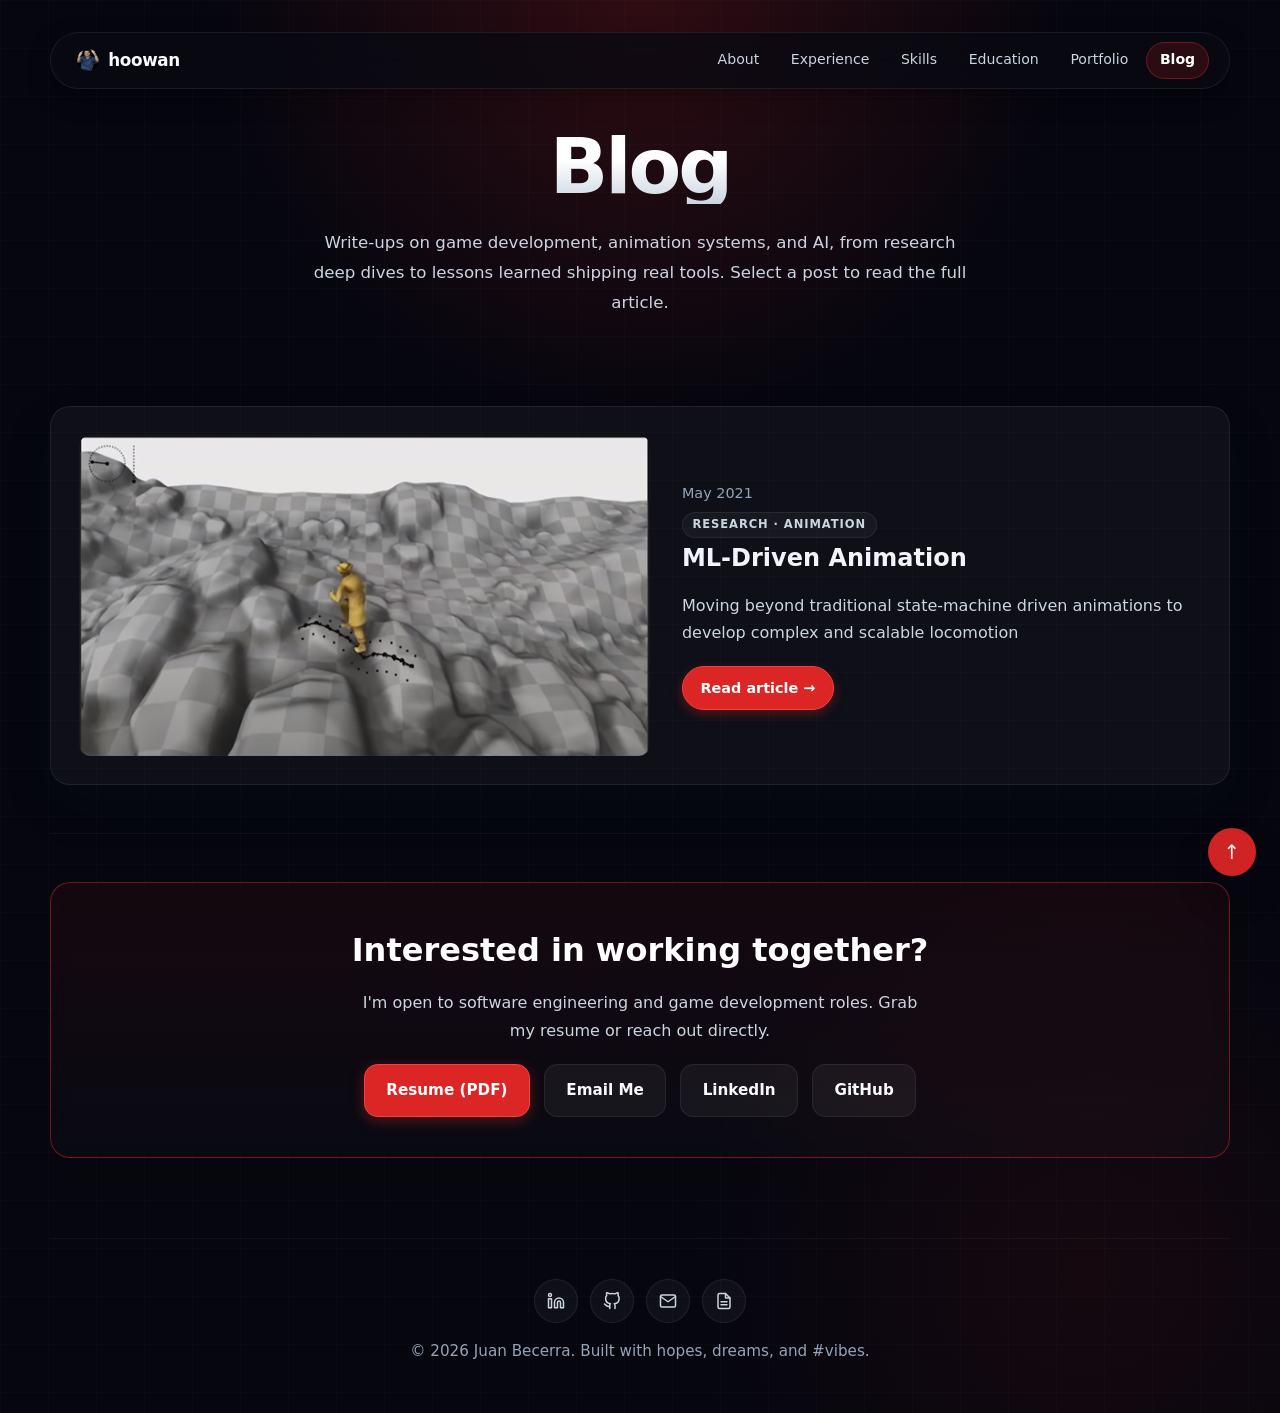
==== commit b0166e04: "Updated look and feel of site" ====
--- a/blog.html
+++ b/blog.html
@@ -38,22 +38,27 @@
     <main class="hero-layout centered-hero">
       <section class="hero-panel">
         <h1>Blog</h1>
-        <p class="hero-copy">Here's some of my noteworthy technical, research, and game design posts.</p>
+        <p class="hero-copy">Write-ups on game development, animation systems, and AI, from research deep dives to lessons learned shipping real tools. Select a post to read the full article.</p>
       </section>
     </main>
 
     <section class="section">
       <div class="section-inner">
-        <div class="skill-grid">
-          <article class="experience-card">
-            <img src="media/blog/motion-matching/10.png" alt="ML-Driven Animation" class="project-image">
-            <div class="item-header">
-              <div>
-                <h3><a href="#">ML-Driven Animation</a></h3>
-                <p class="item-subtitle">Moving beyond traditional state-machine driven animations to develop complex and scalable locomotion</p>
+        <div class="blog-list">
+          <article class="experience-card blog-card">
+            <img src="media/blog/motion-matching/10.png" alt="A character walking across uneven checkered terrain with its predicted trajectory drawn as dots" class="project-image">
+            <div class="blog-card-body">
+              <div class="item-header">
+                <div>
+                  <p class="project-tag">Research · Animation</p>
+                  <h3><a href="#">ML-Driven Animation</a></h3>
+                  <p class="item-subtitle">Moving beyond traditional state-machine driven animations to develop complex and scalable locomotion</p>
+                </div>
+                <span>May 2021</span>
               </div>
-              <span>May 2021
-              </span>
+              <div class="blog-card-actions">
+                <button type="button" class="experience-link primary">Read article &rarr;</button>
+              </div>
             </div>
             <div class="experience-details" data-content-url="subpage-content/ml-driven-animation.html"></div>
           </article>
--- a/styles.css
+++ b/styles.css
@@ -394,7 +394,7 @@
 .section-inner {
   display: grid;
   gap: 2rem;
-  width: min(100%, 1040px);
+  width: 100%;
   margin: 0 auto;
 }
 
@@ -416,7 +416,7 @@
 .skill-grid {
   display: grid;
   gap: 1.25rem;
-  grid-template-columns: repeat(auto-fit, minmax(260px, 1fr));
+  grid-template-columns: repeat(auto-fit, minmax(min(100%, 320px), 1fr));
   margin-bottom: 2rem;
 }
 
@@ -620,10 +620,20 @@
 .project-image {
   width: 100%;
   height: auto;
+  aspect-ratio: 16 / 9;
+  object-fit: cover;
+  object-position: center top;
+  background: #05060e;
   border-radius: 0.75rem;
   margin-bottom: 0.5rem;
   cursor: pointer;
   transition: transform 0.25s ease, opacity 0.25s ease;
+}
+
+/* Wide or tall shots that would lose too much to cropping are letterboxed instead */
+.project-image--contain {
+  object-fit: contain;
+  object-position: center;
 }
 
 .experience-card.is-clickable {
@@ -900,10 +910,241 @@
   gap: 1rem;
 }
 
+/* ==========================================================================
+   Experience Timeline
+   ========================================================================== */
+
+.timeline {
+  position: relative;
+  display: grid;
+  gap: 1.5rem;
+  padding-left: 2.25rem;
+}
+
+.timeline::before {
+  content: "";
+  position: absolute;
+  top: 0.5rem;
+  bottom: 0.5rem;
+  left: 0.55rem;
+  width: 2px;
+  border-radius: 2px;
+  background: linear-gradient(180deg, var(--accent), rgba(220, 38, 38, 0.15));
+}
+
+.timeline > .experience-card {
+  position: relative;
+}
+
+.timeline > .experience-card::before {
+  content: "";
+  position: absolute;
+  top: 2.05rem;
+  left: calc(-2.25rem + 0.55rem - 6px + 1px);
+  width: 12px;
+  height: 12px;
+  border-radius: 999px;
+  background: var(--bg-canvas);
+  border: 2px solid var(--accent-light);
+  box-shadow: 0 0 0 4px var(--accent-glow-subtle), 0 0 12px var(--accent-glow);
+}
+
+.timeline > .experience-card:first-child::before {
+  background: var(--accent-light);
+}
+
+.item-subtitle strong {
+  color: var(--text-secondary);
+  font-weight: 600;
+}
+
+.role-highlights {
+  margin: 0;
+  padding-left: 1.1rem;
+  display: grid;
+  gap: 0.45rem;
+}
+
+.role-highlights li::marker {
+  color: var(--accent-light);
+}
+
+/* ==========================================================================
+   Skills (masonry) & Course Lists
+   ========================================================================== */
+
+.skill-grid.skill-masonry {
+  display: block;
+  columns: 3 260px;
+  column-gap: 1.25rem;
+}
+
+.skill-masonry > .skill-card {
+  break-inside: avoid;
+  margin-bottom: 1.25rem;
+}
+
+.course-list {
+  margin: 0;
+  padding-left: 1.1rem;
+  columns: 2 16rem;
+  column-gap: 2.5rem;
+}
+
+.course-list--short {
+  columns: auto;
+}
+
+.course-list li {
+  break-inside: avoid;
+  margin-bottom: 0.3rem;
+}
+
+.course-list li::marker {
+  color: var(--accent-light);
+}
+
+/* ==========================================================================
+   Links: underline only on hover
+   ========================================================================== */
+
+.experience-card h3 a,
+.sidebar-card a,
+.hero-copy a {
+  text-decoration: none;
+  text-underline-offset: 0.2em;
+  text-decoration-thickness: 1px;
+}
+
+.hero-copy a {
+  color: var(--accent-light);
+  font-weight: 600;
+}
+
+.experience-card h3 a:hover,
+.experience-card h3 a:focus-visible,
+.sidebar-card a:hover,
+.sidebar-card a:focus-visible,
+.hero-copy a:hover,
+.hero-copy a:focus-visible {
+  text-decoration: underline;
+  text-decoration-color: var(--accent-light);
+}
+
+/* ==========================================================================
+   Sidebar Icons
+   ========================================================================== */
+
+.sidebar-card [data-icon] {
+  display: inline-flex;
+  align-items: center;
+  gap: 0.55rem;
+}
+
+.sidebar-card a[data-icon] {
+  margin-left: -0.4rem;
+  padding: 0.1rem 0.4rem;
+  border-radius: 0.5rem;
+}
+
+.sidebar-card [data-icon] .icon {
+  flex-shrink: 0;
+  color: var(--accent-light);
+  opacity: 0.85;
+}
+
+/* ==========================================================================
+   Blog Cards
+   ========================================================================== */
+
+.blog-list {
+  display: grid;
+  gap: 1.5rem;
+}
+
+.experience-card.blog-card {
+  display: grid;
+  grid-template-columns: minmax(0, 1.1fr) minmax(0, 1fr);
+  align-items: center;
+  gap: 2rem;
+}
+
+.blog-card .project-image {
+  margin: 0;
+  object-position: center;
+}
+
+.blog-card-body {
+  display: grid;
+  gap: 1.25rem;
+}
+
+.blog-card .item-header {
+  flex-direction: column-reverse;
+  gap: 0.25rem;
+}
+
+.blog-card .item-header > span {
+  color: var(--text-dim);
+  font-size: 0.9rem;
+}
+
+.blog-card h3 {
+  font-size: 1.5rem;
+}
+
+.blog-card-actions .experience-link {
+  font: inherit;
+  font-size: 0.9rem;
+  font-weight: 600;
+}
+
+/* ==========================================================================
+   Footer
+   ========================================================================== */
+
 .footer {
-  padding-top: 2rem;
+  display: grid;
+  justify-items: center;
+  gap: 1rem;
+  margin-top: 2rem;
+  padding-top: 2.5rem;
+  border-top: 1px solid rgba(148, 163, 184, 0.08);
   color: var(--text-dim);
   font-size: 0.95rem;
+  text-align: center;
+}
+
+.footer p {
+  margin: 0;
+}
+
+.footer-socials {
+  display: flex;
+  flex-wrap: wrap;
+  justify-content: center;
+  gap: 0.75rem;
+}
+
+.footer-social {
+  display: inline-flex;
+  align-items: center;
+  justify-content: center;
+  width: 2.75rem;
+  height: 2.75rem;
+  border-radius: 999px;
+  background: rgba(255, 255, 255, 0.04);
+  border: 1px solid var(--border-subtle);
+  color: var(--text-muted);
+  transition: all 0.2s ease;
+}
+
+.footer-social:hover,
+.footer-social:focus-visible {
+  color: #ffffff;
+  background: rgba(220, 38, 38, 0.16);
+  border-color: rgba(220, 38, 38, 0.5);
+  transform: translateY(-2px);
 }
 
 .back-to-top {
@@ -1079,6 +1320,23 @@
   .hero-tags {
     gap: 0.5rem;
   }
+
+  .experience-card.blog-card {
+    grid-template-columns: 1fr;
+    gap: 1rem;
+  }
+
+  .timeline {
+    padding-left: 1.5rem;
+  }
+
+  .timeline::before {
+    left: 0.3rem;
+  }
+
+  .timeline > .experience-card::before {
+    left: calc(-1.5rem + 0.3rem - 6px + 1px);
+  }
 }
 
 @media (max-width: 640px) {
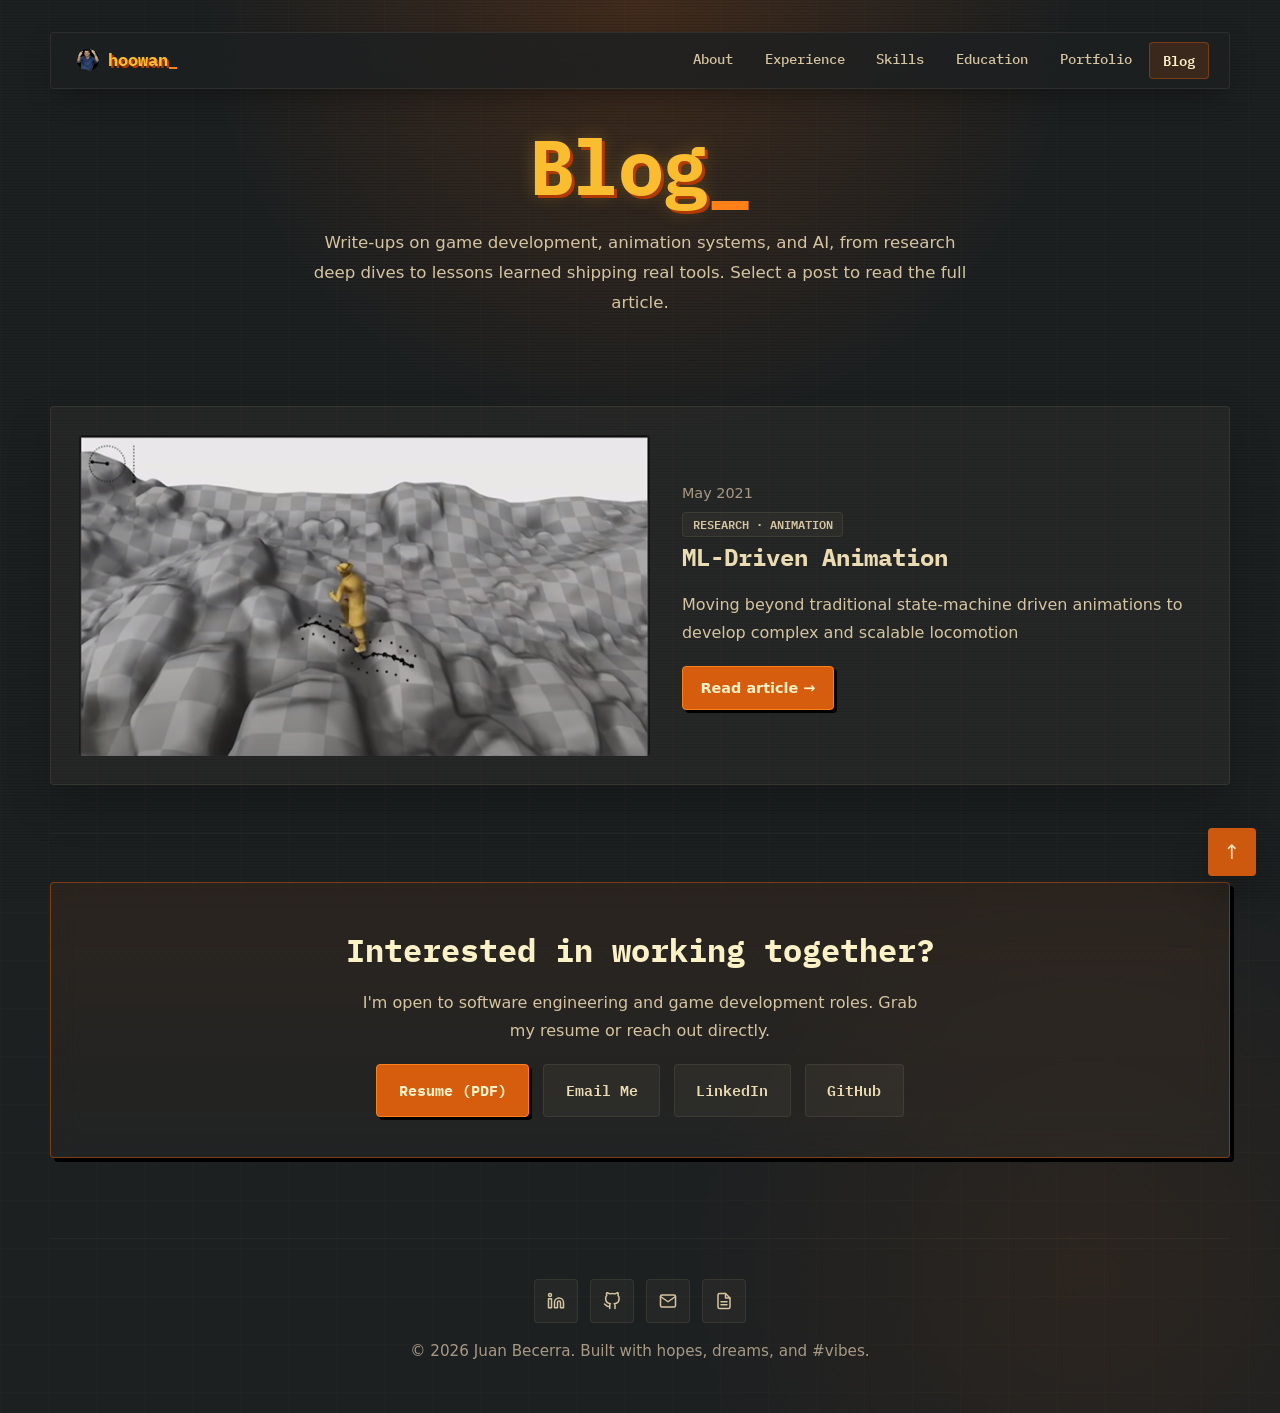
==== commit 7a8091da: "Updated site style" ====
--- a/blog.html
+++ b/blog.html
@@ -19,6 +19,9 @@
   <meta name="twitter:title" content="Juan Becerra | Blog" />
   <meta name="twitter:description" content="Technical, research, and game design write-ups by Juan Becerra, including ML-driven animation." />
   <meta name="twitter:image" content="https://hoowan.dev/media/og-image.jpg" />
+  <link rel="preconnect" href="https://fonts.googleapis.com" />
+  <link rel="preconnect" href="https://fonts.gstatic.com" crossorigin />
+  <link rel="stylesheet" href="https://fonts.googleapis.com/css2?family=IBM+Plex+Mono:wght@400;600;700&display=swap" />
   <link rel="stylesheet" href="styles.css" />
   <link rel="icon" type="image/x-icon" href="favicon.ico" />
   <script src="js/components.js" defer></script>
--- a/styles.css
+++ b/styles.css
@@ -1,21 +1,27 @@
+/* Gruvbox dark palette: bg0_h #1d2021, fg0 #fbf1c7, fg1 #ebdbb2, fg2 #d5c4a1, fg4 #a89984,
+   orange #d65d0e / bright #fe8019, yellow #fabd2f */
 :root {
   color-scheme: dark;
-  --bg-canvas: #05060e;
-  --bg-card: rgba(255, 255, 255, 0.04);
-  --bg-card-hover: rgba(255, 255, 255, 0.07);
-  --border-subtle: rgba(148, 163, 184, 0.12);
-  --border-hover: rgba(220, 38, 38, 0.45);
-  --border-accent: rgba(220, 38, 38, 0.5);
-
-  --accent: #dc2626;
-  --accent-light: #ef4444;
-  --accent-glow: rgba(220, 38, 38, 0.2);
-  --accent-glow-subtle: rgba(220, 38, 38, 0.08);
-
-  --text-primary: #ffffff;
-  --text-secondary: #f8fafc;
-  --text-muted: #cbd5e1;
-  --text-dim: #94a3b8;
+  --bg-canvas: #1d2021;
+  --bg-card: rgba(235, 219, 178, 0.04);
+  --bg-card-hover: rgba(235, 219, 178, 0.07);
+  --border-subtle: rgba(168, 153, 132, 0.12);
+  --border-hover: rgba(214, 93, 14, 0.45);
+  --border-accent: rgba(214, 93, 14, 0.5);
+
+  --accent: #d65d0e;
+  --accent-light: #fe8019;
+  --accent-glow: rgba(214, 93, 14, 0.2);
+  --accent-glow-subtle: rgba(214, 93, 14, 0.08);
+
+  --text-primary: #fbf1c7;
+  --text-secondary: #ebdbb2;
+  --text-muted: #d5c4a1;
+  --text-dim: #a89984;
+
+  --radius: 4px;
+  --shadow-hard: 4px 4px 0 #000;
+  --font-mono: "IBM Plex Mono", ui-monospace, "Cascadia Mono", Consolas, monospace;
 
   font-family: Inter, ui-sans-serif, system-ui, -apple-system, BlinkMacSystemFont, "Segoe UI", sans-serif;
   font-size: 16px;
@@ -38,8 +44,8 @@
   background-image: 
     radial-gradient(circle at top, var(--accent-glow), transparent 28%),
     radial-gradient(circle at 85% 90%, var(--accent-glow-subtle), transparent 24%),
-    linear-gradient(rgba(255, 255, 255, 0.015) 1px, transparent 1px),
-    linear-gradient(90deg, rgba(255, 255, 255, 0.015) 1px, transparent 1px);
+    linear-gradient(rgba(235, 219, 178, 0.015) 1px, transparent 1px),
+    linear-gradient(90deg, rgba(235, 219, 178, 0.015) 1px, transparent 1px);
   background-size: 100% 100%, 100% 100%, 48px 48px, 48px 48px;
   color: var(--text-primary);
 }
@@ -70,8 +76,8 @@
   position: sticky;
   top: 0.75rem;
   z-index: 1000;
-  border-radius: 999px;
-  background: rgba(8, 10, 18, 0.75);
+  border-radius: var(--radius);
+  background: rgba(29, 32, 33, 0.8);
   backdrop-filter: blur(16px);
   -webkit-backdrop-filter: blur(16px);
   border: 1px solid var(--border-subtle);
@@ -80,8 +86,8 @@
 }
 
 .site-header.scrolled {
-  background: rgba(6, 8, 15, 0.92);
-  border-color: rgba(255, 255, 255, 0.12);
+  background: rgba(29, 32, 33, 0.94);
+  border-color: rgba(235, 219, 178, 0.12);
   box-shadow: 0 16px 40px -10px rgba(0, 0, 0, 0.7), 0 0 20px -5px var(--accent-glow);
   padding: 0.45rem 1.25rem;
 }
@@ -112,10 +118,10 @@
 
 .header-toggle {
   display: none;
-  background: rgba(255, 255, 255, 0.05);
+  background: rgba(235, 219, 178, 0.05);
   border: 1px solid var(--border-subtle);
   color: var(--text-secondary);
-  border-radius: 0.6rem;
+  border-radius: var(--radius);
   padding: 0.45rem;
   cursor: pointer;
   align-items: center;
@@ -124,8 +130,8 @@
 }
 
 .header-toggle:hover {
-  background: rgba(255, 255, 255, 0.12);
-  border-color: rgba(255, 255, 255, 0.2);
+  background: rgba(235, 219, 178, 0.12);
+  border-color: rgba(235, 219, 178, 0.2);
 }
 
 .header-toggle .icon-close {
@@ -153,7 +159,7 @@
   font-size: 0.88rem;
   font-weight: 500;
   padding: 0.35rem 0.8rem;
-  border-radius: 999px;
+  border-radius: var(--radius);
   border: 1px solid transparent;
   transition: all 0.2s ease;
   white-space: nowrap;
@@ -163,14 +169,14 @@
 .sidebar-nav a:hover,
 .hero-stack a:hover,
 .sidebar-card a:hover {
-  color: #ffffff;
-  background: rgba(255, 255, 255, 0.08);
+  color: #fbf1c7;
+  background: rgba(235, 219, 178, 0.08);
 }
 
 .site-nav a.active {
-  color: #ffffff;
-  background: rgba(220, 38, 38, 0.16);
-  border-color: rgba(220, 38, 38, 0.4);
+  color: #fbf1c7;
+  background: rgba(214, 93, 14, 0.16);
+  border-color: rgba(214, 93, 14, 0.4);
   font-weight: 600;
 }
 
@@ -218,7 +224,7 @@
   font-size: clamp(3.25rem, 6vw, 5.5rem);
   line-height: 0.96;
   letter-spacing: -0.04em;
-  background: linear-gradient(180deg, #ffffff 40%, #cbd5e1 100%);
+  background: linear-gradient(180deg, #fbf1c7 40%, #d5c4a1 100%);
   -webkit-background-clip: text;
   -webkit-text-fill-color: transparent;
 }
@@ -245,23 +251,23 @@
   justify-content: center;
   gap: 0.5rem;
   padding: 0.8rem 1.35rem;
-  border-radius: 0.85rem;
+  border-radius: var(--radius);
   background: var(--accent);
   border: 1px solid var(--accent-light);
-  color: #ffffff;
+  color: #fbf1c7;
   font-weight: 700;
   font-size: 0.95rem;
   text-decoration: none;
   cursor: pointer;
   transition: background 0.2s ease, transform 0.2s ease, box-shadow 0.2s ease;
-  box-shadow: 0 4px 14px rgba(220, 38, 38, 0.35);
+  box-shadow: 0 4px 14px rgba(214, 93, 14, 0.35);
 }
 
 .primary-btn:hover,
 .primary-btn:focus-visible {
   background: var(--accent-light);
   transform: translateY(-2px);
-  box-shadow: 0 6px 20px rgba(220, 38, 38, 0.5);
+  box-shadow: 0 6px 20px rgba(214, 93, 14, 0.5);
 }
 
 .secondary-btn {
@@ -269,8 +275,8 @@
   align-items: center;
   justify-content: center;
   padding: 0.8rem 1.35rem;
-  border-radius: 0.85rem;
-  background: rgba(255, 255, 255, 0.05);
+  border-radius: var(--radius);
+  background: rgba(235, 219, 178, 0.05);
   border: 1px solid var(--border-subtle);
   color: var(--text-secondary);
   font-weight: 600;
@@ -282,9 +288,9 @@
 
 .secondary-btn:hover,
 .secondary-btn:focus-visible {
-  background: rgba(255, 255, 255, 0.1);
-  border-color: rgba(148, 163, 184, 0.3);
-  color: #ffffff;
+  background: rgba(235, 219, 178, 0.1);
+  border-color: rgba(168, 153, 132, 0.3);
+  color: #fbf1c7;
   transform: translateY(-2px);
 }
 
@@ -298,10 +304,10 @@
 .hero-tags span {
   display: inline-flex;
   padding: 0.7rem 1rem;
-  border-radius: 999px;
-  background: rgba(255, 255, 255, 0.05);
+  border-radius: var(--radius);
+  background: rgba(235, 219, 178, 0.05);
   border: 1px solid var(--border-subtle);
-  color: #e5e7eb;
+  color: #ebdbb2;
   font-size: 0.92rem;
 }
 
@@ -318,11 +324,11 @@
 }
 
 .profile-card {
-  border-radius: 1.5rem;
+  border-radius: var(--radius);
   overflow: hidden;
   background: var(--bg-card);
   border: 1px solid var(--border-subtle);
-  box-shadow: 0 20px 45px rgba(15, 23, 42, 0.2);
+  box-shadow: 0 20px 45px rgba(0, 0, 0, 0.2);
   transition: border-color 0.25s ease, box-shadow 0.25s ease, transform 0.25s ease;
 }
 
@@ -335,10 +341,10 @@
 }
 
 .sidebar-card {
-  border-radius: 1.5rem;
+  border-radius: var(--radius);
   background: var(--bg-card);
   border: 1px solid var(--border-subtle);
-  box-shadow: 0 20px 45px rgba(15, 23, 42, 0.2);
+  box-shadow: 0 20px 45px rgba(0, 0, 0, 0.2);
   padding: 1.75rem;
   transition: border-color 0.25s ease, box-shadow 0.25s ease;
 }
@@ -376,7 +382,7 @@
 
 .section {
   padding: 3rem 0;
-  border-top: 1px solid rgba(148, 163, 184, 0.08);
+  border-top: 1px solid rgba(168, 153, 132, 0.08);
 }
 
 .section:first-of-type {
@@ -384,11 +390,11 @@
 }
 
 .section-light {
-  background: rgba(255, 255, 255, 0.02);
+  background: rgba(235, 219, 178, 0.02);
 }
 
 .section-dark {
-  background: rgba(20, 20, 20, 0.5);
+  background: rgba(40, 40, 40, 0.5);
 }
 
 .section-inner {
@@ -432,10 +438,10 @@
 .experience-card,
 .education-card,
 .contact-panel {
-  border-radius: 1.25rem;
+  border-radius: var(--radius);
   background: var(--bg-card);
   border: 1px solid var(--border-subtle);
-  box-shadow: 0 20px 45px rgba(15, 23, 42, 0.2);
+  box-shadow: 0 20px 45px rgba(0, 0, 0, 0.2);
   padding: 1.75rem;
   transition: transform 0.25s cubic-bezier(0.16, 1, 0.3, 1),
               border-color 0.25s ease,
@@ -463,7 +469,7 @@
 .education-card h3 {
   margin: 0 0 0.85rem;
   font-size: 1.08rem;
-  color: #f1f5f9;
+  color: #ebdbb2;
   font-weight: 700;
 }
 
@@ -491,9 +497,9 @@
   display: inline-flex;
   align-items: center;
   padding: 0.25rem 0.7rem;
-  border-radius: 999px;
-  background: rgba(255, 255, 255, 0.04);
-  border: 1px solid rgba(148, 163, 184, 0.16);
+  border-radius: var(--radius);
+  background: rgba(235, 219, 178, 0.04);
+  border: 1px solid rgba(168, 153, 132, 0.16);
   color: var(--text-muted);
   font-size: 0.84rem;
   font-weight: 500;
@@ -541,9 +547,9 @@
   justify-content: center;
   gap: 0.45rem;
   padding: 0.55rem 1.1rem;
-  border-radius: 999px;
-  background: rgba(220, 38, 38, 0.1);
-  border: 1px solid rgba(220, 38, 38, 0.35);
+  border-radius: var(--radius);
+  background: rgba(214, 93, 14, 0.1);
+  border: 1px solid rgba(214, 93, 14, 0.35);
   color: var(--text-secondary);
   font-weight: 600;
   font-size: 0.85rem;
@@ -556,26 +562,26 @@
 
 .experience-link:hover,
 .experience-link:focus-visible {
-  background: rgba(220, 38, 38, 0.22);
-  border-color: rgba(220, 38, 38, 0.7);
-  color: #ffffff;
+  background: rgba(214, 93, 14, 0.22);
+  border-color: rgba(214, 93, 14, 0.7);
+  color: #fbf1c7;
   transform: translateY(-2px);
-  box-shadow: 0 4px 14px rgba(220, 38, 38, 0.35);
+  box-shadow: 0 4px 14px rgba(214, 93, 14, 0.35);
 }
 
 .experience-link.primary {
   background: var(--accent);
   border-color: var(--accent-light);
-  color: #ffffff;
-  box-shadow: 0 4px 12px rgba(220, 38, 38, 0.35);
+  color: #fbf1c7;
+  box-shadow: 0 4px 12px rgba(214, 93, 14, 0.35);
 }
 
 .experience-link.primary:hover,
 .experience-link.primary:focus-visible {
   background: var(--accent-light);
-  border-color: #fca5a5;
-  color: #ffffff;
-  box-shadow: 0 6px 18px rgba(220, 38, 38, 0.55);
+  border-color: #fabd2f;
+  color: #fbf1c7;
+  box-shadow: 0 6px 18px rgba(214, 93, 14, 0.55);
   transform: translateY(-2px);
 }
 
@@ -595,9 +601,9 @@
   align-items: center;
   justify-content: center;
   padding: 0.85rem 1.25rem;
-  border-radius: 0.9rem;
-  background: rgba(220, 38, 38, 0.16);
-  border: 1px solid rgba(220, 38, 38, 0.35);
+  border-radius: var(--radius);
+  background: rgba(214, 93, 14, 0.16);
+  border: 1px solid rgba(214, 93, 14, 0.35);
   color: var(--text-secondary);
   font-weight: 700;
   font-size: 0.98rem;
@@ -607,13 +613,13 @@
 
 .resume-link:hover,
 .resume-link:focus-visible {
-  background: rgba(220, 38, 38, 0.28);
-  border-color: rgba(220, 38, 38, 0.65);
+  background: rgba(214, 93, 14, 0.28);
+  border-color: rgba(214, 93, 14, 0.65);
   transform: translateY(-1px);
 }
 
 .resume-link:focus-visible {
-  outline: 3px solid rgba(220, 38, 38, 0.45);
+  outline: 3px solid rgba(214, 93, 14, 0.45);
   outline-offset: 3px;
 }
 
@@ -623,8 +629,8 @@
   aspect-ratio: 16 / 9;
   object-fit: cover;
   object-position: center top;
-  background: #05060e;
-  border-radius: 0.75rem;
+  background: #1d2021;
+  border-radius: var(--radius);
   margin-bottom: 0.5rem;
   cursor: pointer;
   transition: transform 0.25s ease, opacity 0.25s ease;
@@ -674,7 +680,7 @@
 .project-modal-backdrop {
   position: absolute;
   inset: 0;
-  background: rgba(10, 10, 10, 0.85);
+  background: rgba(29, 32, 33, 0.85);
 }
 
 .project-modal-card {
@@ -682,8 +688,8 @@
   width: min(720px, 100%);
   max-height: min(90vh, 100%);
   overflow: auto;
-  border-radius: 1.5rem;
-  background: rgba(15, 15, 15, 0.98);
+  border-radius: var(--radius);
+  background: rgba(40, 40, 40, 0.98);
   border: 1px solid var(--border-subtle);
   box-shadow: 0 30px 80px rgba(0, 0, 0, 0.6), 0 0 30px -10px var(--accent-glow);
   padding: 2rem;
@@ -699,7 +705,7 @@
 .project-modal-image {
   width: 100%;
   height: auto;
-  border-radius: 1rem;
+  border-radius: var(--radius);
   margin-bottom: 1.5rem;
   border: 1px solid var(--border-subtle);
 }
@@ -711,9 +717,9 @@
   width: 2.5rem;
   height: 2.5rem;
   border: none;
-  border-radius: 999px;
-  background: rgba(255, 255, 255, 0.08);
-  color: #e5e7eb;
+  border-radius: var(--radius);
+  background: rgba(235, 219, 178, 0.08);
+  color: #ebdbb2;
   font-size: 1.25rem;
   cursor: pointer;
   transition: background 0.2s ease, transform 0.2s ease;
@@ -722,7 +728,7 @@
 .project-modal-close:hover,
 .project-modal-close:focus-visible {
   background: var(--accent);
-  color: #ffffff;
+  color: #fbf1c7;
   transform: rotate(90deg);
 }
 
@@ -763,10 +769,10 @@
   justify-content: center;
   gap: 0.5rem;
   padding: 0.75rem 1.35rem;
-  border-radius: 999px;
+  border-radius: var(--radius);
   text-decoration: none;
-  background: rgba(220, 38, 38, 0.12);
-  border: 1px solid rgba(220, 38, 38, 0.4);
+  background: rgba(214, 93, 14, 0.12);
+  border: 1px solid rgba(214, 93, 14, 0.4);
   color: var(--text-secondary);
   font-weight: 600;
   font-size: 0.92rem;
@@ -777,26 +783,26 @@
 
 .project-modal-link:hover,
 .project-modal-link:focus-visible {
-  background: rgba(220, 38, 38, 0.25);
-  border-color: rgba(220, 38, 38, 0.8);
-  color: #ffffff;
+  background: rgba(214, 93, 14, 0.25);
+  border-color: rgba(214, 93, 14, 0.8);
+  color: #fbf1c7;
   transform: translateY(-2px);
-  box-shadow: 0 6px 20px rgba(220, 38, 38, 0.35);
+  box-shadow: 0 6px 20px rgba(214, 93, 14, 0.35);
 }
 
 .project-modal-link.primary {
   background: var(--accent);
   border-color: var(--accent-light);
-  color: #ffffff;
-  box-shadow: 0 4px 15px rgba(220, 38, 38, 0.4);
+  color: #fbf1c7;
+  box-shadow: 0 4px 15px rgba(214, 93, 14, 0.4);
 }
 
 .project-modal-link.primary:hover,
 .project-modal-link.primary:focus-visible {
   background: var(--accent-light);
-  border-color: #fca5a5;
-  color: #ffffff;
-  box-shadow: 0 8px 25px rgba(220, 38, 38, 0.6);
+  border-color: #fabd2f;
+  color: #fbf1c7;
+  box-shadow: 0 8px 25px rgba(214, 93, 14, 0.6);
   transform: translateY(-2px);
 }
 
@@ -826,9 +832,9 @@
   display: inline-flex;
   margin: 0 0 0.4rem;
   padding: 0.12rem 0.6rem;
-  border-radius: 999px;
+  border-radius: var(--radius);
   border: 1px solid var(--border-subtle);
-  background: rgba(255, 255, 255, 0.04);
+  background: rgba(235, 219, 178, 0.04);
   color: var(--text-dim);
   font-size: 0.72rem;
   font-weight: 600;
@@ -844,7 +850,7 @@
 }
 
 .project-tag--academic {
-  border-color: rgba(148, 163, 184, 0.3);
+  border-color: rgba(168, 153, 132, 0.3);
   color: var(--text-muted);
 }
 
@@ -857,9 +863,9 @@
   justify-items: center;
   gap: 0.75rem;
   padding: 2.5rem 1.5rem;
-  border-radius: 1.25rem;
+  border-radius: var(--radius);
   border: 1px solid var(--border-accent);
-  background: linear-gradient(180deg, var(--accent-glow-subtle), rgba(255, 255, 255, 0.02));
+  background: linear-gradient(180deg, var(--accent-glow-subtle), rgba(235, 219, 178, 0.02));
   backdrop-filter: blur(12px);
   text-align: center;
 }
@@ -929,7 +935,7 @@
   left: 0.55rem;
   width: 2px;
   border-radius: 2px;
-  background: linear-gradient(180deg, var(--accent), rgba(220, 38, 38, 0.15));
+  background: linear-gradient(180deg, var(--accent), rgba(214, 93, 14, 0.15));
 }
 
 .timeline > .experience-card {
@@ -984,24 +990,26 @@
   margin-bottom: 1.25rem;
 }
 
+/* Course lists render as tag chips, matching .skill-tag */
 .course-list {
-  margin: 0;
-  padding-left: 1.1rem;
-  columns: 2 16rem;
-  column-gap: 2.5rem;
-}
-
-.course-list--short {
-  columns: auto;
+  display: flex;
+  flex-wrap: wrap;
+  gap: 0.45rem;
+  margin: 0.5rem 0 0;
+  padding: 0;
+  list-style: none;
 }
 
 .course-list li {
-  break-inside: avoid;
-  margin-bottom: 0.3rem;
-}
-
-.course-list li::marker {
-  color: var(--accent-light);
+  display: inline-flex;
+  align-items: center;
+  padding: 0.25rem 0.7rem;
+  border-radius: var(--radius);
+  background: rgba(235, 219, 178, 0.04);
+  border: 1px solid rgba(168, 153, 132, 0.16);
+  color: var(--text-muted);
+  font-size: 0.84rem;
+  font-weight: 500;
 }
 
 /* ==========================================================================
@@ -1044,7 +1052,7 @@
 .sidebar-card a[data-icon] {
   margin-left: -0.4rem;
   padding: 0.1rem 0.4rem;
-  border-radius: 0.5rem;
+  border-radius: var(--radius);
 }
 
 .sidebar-card [data-icon] .icon {
@@ -1109,7 +1117,7 @@
   gap: 1rem;
   margin-top: 2rem;
   padding-top: 2.5rem;
-  border-top: 1px solid rgba(148, 163, 184, 0.08);
+  border-top: 1px solid rgba(168, 153, 132, 0.08);
   color: var(--text-dim);
   font-size: 0.95rem;
   text-align: center;
@@ -1132,8 +1140,8 @@
   justify-content: center;
   width: 2.75rem;
   height: 2.75rem;
-  border-radius: 999px;
-  background: rgba(255, 255, 255, 0.04);
+  border-radius: var(--radius);
+  background: rgba(235, 219, 178, 0.04);
   border: 1px solid var(--border-subtle);
   color: var(--text-muted);
   transition: all 0.2s ease;
@@ -1141,9 +1149,9 @@
 
 .footer-social:hover,
 .footer-social:focus-visible {
-  color: #ffffff;
-  background: rgba(220, 38, 38, 0.16);
-  border-color: rgba(220, 38, 38, 0.5);
+  color: #fbf1c7;
+  background: rgba(214, 93, 14, 0.16);
+  border-color: rgba(214, 93, 14, 0.5);
   transform: translateY(-2px);
 }
 
@@ -1156,12 +1164,12 @@
   justify-content: center;
   width: 3rem;
   height: 3rem;
-  border-radius: 999px;
+  border-radius: var(--radius);
   background: var(--accent);
-  color: #ffffff;
+  color: #fbf1c7;
   text-decoration: none;
   font-size: 1.25rem;
-  box-shadow: 0 18px 45px rgba(15, 23, 42, 0.24);
+  box-shadow: 0 18px 45px rgba(0, 0, 0, 0.24);
   transition: transform 0.2s ease, background 0.2s ease, opacity 0.2s ease;
   opacity: 0.95;
   z-index: 20;
@@ -1175,7 +1183,7 @@
 }
 
 .back-to-top:focus-visible {
-  outline: 2px solid #fca5a5;
+  outline: 2px solid #fabd2f;
   outline-offset: 3px;
 }
 
@@ -1244,7 +1252,7 @@
   }
 
   .site-header {
-    border-radius: 1rem;
+    border-radius: var(--radius);
     padding: 0.6rem 1rem;
     position: sticky;
     top: 0.5rem;
@@ -1267,11 +1275,11 @@
     top: calc(100% + 0.5rem);
     left: 0;
     right: 0;
-    background: rgba(10, 12, 22, 0.98);
+    background: rgba(40, 40, 40, 0.98);
     backdrop-filter: blur(20px);
     -webkit-backdrop-filter: blur(20px);
-    border: 1px solid rgba(255, 255, 255, 0.1);
-    border-radius: 1rem;
+    border: 1px solid rgba(235, 219, 178, 0.1);
+    border-radius: var(--radius);
     padding: 0.75rem;
     box-shadow: 0 20px 40px rgba(0, 0, 0, 0.6), 0 0 20px -5px var(--accent-glow);
     display: flex;
@@ -1294,18 +1302,18 @@
   .site-nav a {
     font-size: 0.92rem;
     padding: 0.65rem 1rem;
-    border-radius: 0.6rem;
+    border-radius: var(--radius);
     width: 100%;
     text-align: left;
   }
 
   .site-nav a:hover {
-    background: rgba(220, 38, 38, 0.15);
+    background: rgba(214, 93, 14, 0.15);
   }
 
   .site-nav a.active {
-    background: rgba(220, 38, 38, 0.22);
-    border-color: rgba(220, 38, 38, 0.4);
+    background: rgba(214, 93, 14, 0.22);
+    border-color: rgba(214, 93, 14, 0.4);
   }
 
   .eyebrow {
@@ -1364,3 +1372,108 @@
     scroll-behavior: auto !important;
   }
 }
+
+/* ===== Retro layer: mono type, hard shadows, CRT scanlines ===== */
+h1, h2, h3, h4,
+.logo,
+.site-nav a,
+.eyebrow,
+.primary-btn,
+.secondary-btn,
+.hero-tags span,
+.skill-tag,
+.course-list li,
+.project-tag,
+.experience-link,
+.project-modal-link,
+.resume-link {
+  font-family: var(--font-mono);
+  letter-spacing: 0;
+}
+
+.hero-panel h1 {
+  letter-spacing: -0.02em;
+  background: none;
+  -webkit-text-fill-color: currentColor;
+  color: #fabd2f;
+  text-shadow: 3px 3px 0 #af3a03, 0 0 18px rgba(250, 189, 47, 0.25);
+}
+
+.hero-panel h1::after {
+  content: "_";
+  color: var(--accent-light);
+  text-shadow: none;
+  animation: retro-blink 1.1s steps(1) infinite;
+}
+
+.logo span {
+  color: #fabd2f;
+  text-shadow: 2px 2px 0 #af3a03;
+}
+
+.logo span::after {
+  content: "_";
+  color: var(--accent-light);
+  text-shadow: none;
+  animation: retro-blink 1.1s steps(1) infinite;
+}
+
+@keyframes retro-blink {
+  50% { opacity: 0; }
+}
+
+.eyebrow::before {
+  content: "> ";
+  color: #b8bb26;
+}
+
+.profile-card,
+.sidebar-card,
+.contact-panel,
+.cta-panel,
+.project-modal-card {
+  box-shadow: var(--shadow-hard);
+}
+
+.primary-btn,
+.experience-link.primary,
+.project-modal-link.primary {
+  box-shadow: 3px 3px 0 #000;
+}
+
+.primary-btn:hover,
+.primary-btn:focus-visible,
+.experience-link.primary:hover,
+.experience-link.primary:focus-visible,
+.project-modal-link.primary:hover,
+.project-modal-link.primary:focus-visible {
+  transform: translate(-1px, -1px);
+  box-shadow: 5px 5px 0 #000;
+}
+
+.primary-btn:active,
+.experience-link.primary:active,
+.project-modal-link.primary:active {
+  transform: translate(3px, 3px);
+  box-shadow: none;
+}
+
+body::before {
+  content: "";
+  position: fixed;
+  inset: 0;
+  pointer-events: none;
+  z-index: -1;
+  background: repeating-linear-gradient(
+    to bottom,
+    rgba(0, 0, 0, 0.12) 0,
+    rgba(0, 0, 0, 0.12) 1px,
+    transparent 1px,
+    transparent 3px
+  );
+}
+
+::selection {
+  background: #fabd2f;
+  color: #1d2021;
+}
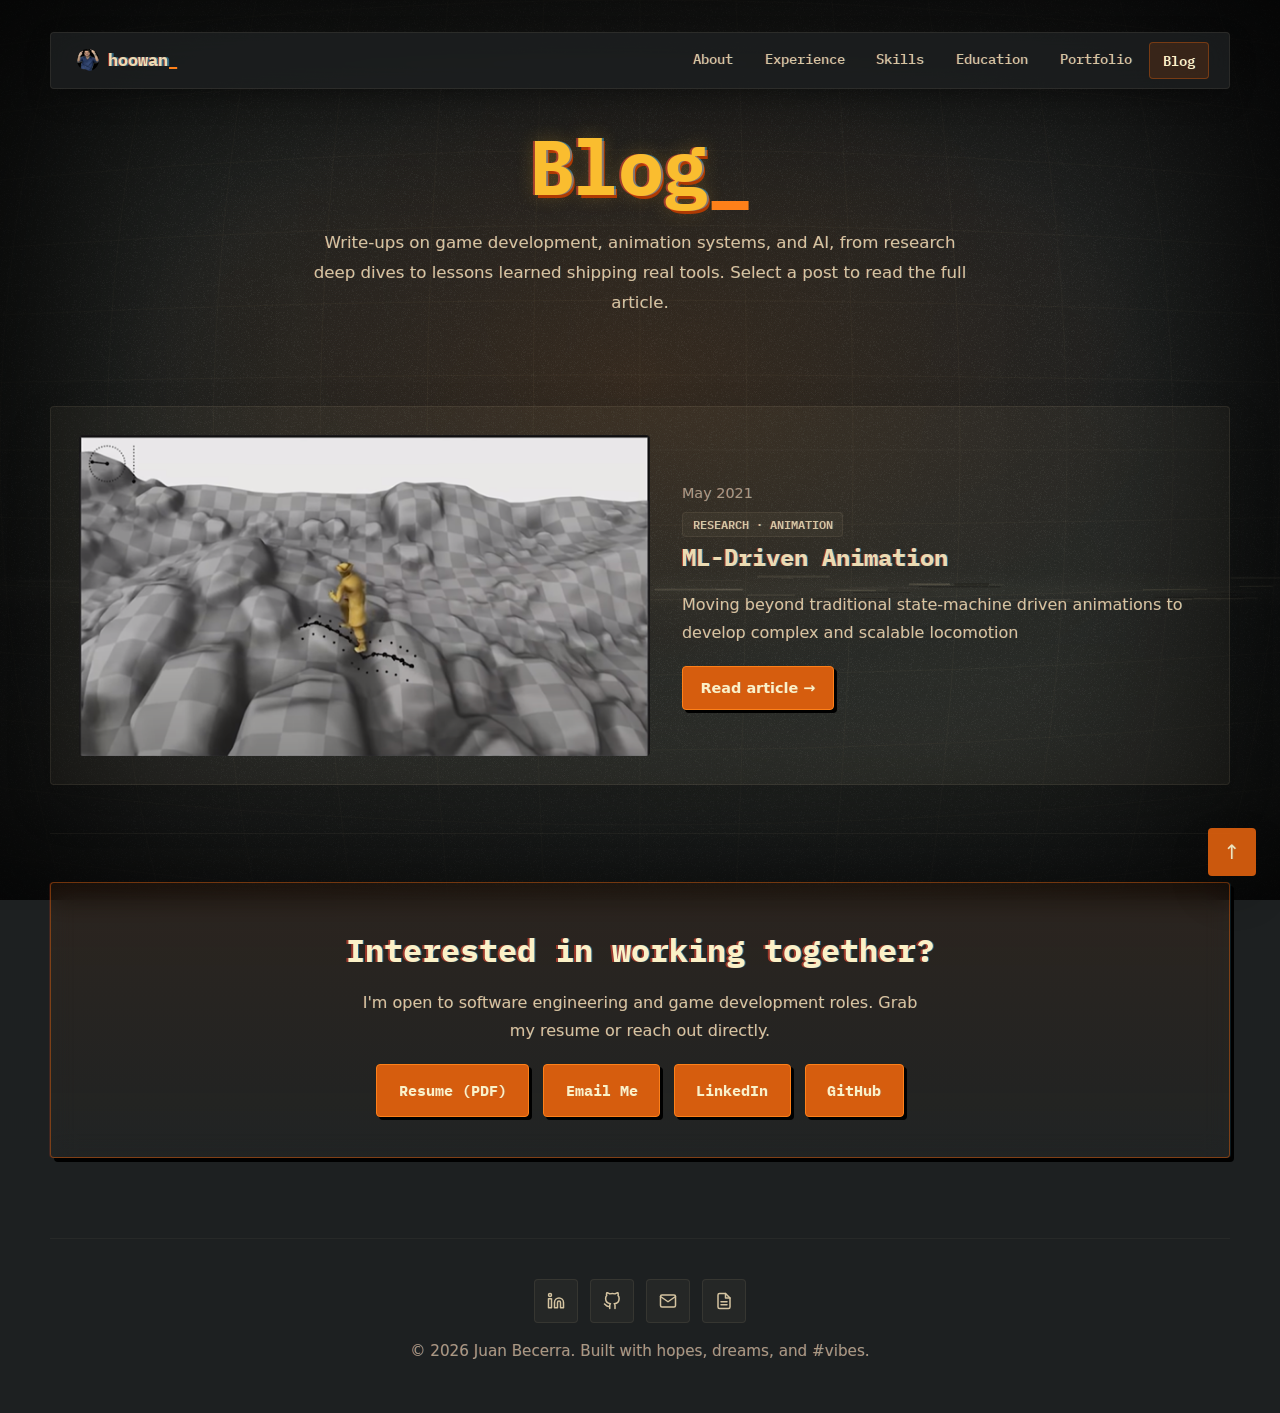
==== commit c2c66341: "Added some scanlines weeeeee" ====
--- a/blog.html
+++ b/blog.html
@@ -25,6 +25,7 @@
   <link rel="stylesheet" href="styles.css" />
   <link rel="icon" type="image/x-icon" href="favicon.ico" />
   <script src="js/components.js" defer></script>
+  <script src="js/crt.js" defer></script>
 </head>
 <body id="top">
   <div class="page-shell">
--- a/styles.css
+++ b/styles.css
@@ -21,6 +21,10 @@
 
   --radius: 4px;
   --shadow-hard: 4px 4px 0 #000;
+  --ca-red: rgba(251, 73, 52, 0.55);
+  --ca-cyan: rgba(80, 200, 255, 0.45);
+  --ca-text: -1px 0 var(--ca-red), 1px 0 var(--ca-cyan);
+  --ca-text-soft: -1px 0 rgba(251, 73, 52, 0.18), 1px 0 rgba(80, 200, 255, 0.15);
   --font-mono: "IBM Plex Mono", ui-monospace, "Cascadia Mono", Consolas, monospace;
 
   font-family: Inter, ui-sans-serif, system-ui, -apple-system, BlinkMacSystemFont, "Segoe UI", sans-serif;
@@ -41,12 +45,6 @@
   margin: 0;
   min-height: 100vh;
   background-color: var(--bg-canvas);
-  background-image: 
-    radial-gradient(circle at top, var(--accent-glow), transparent 28%),
-    radial-gradient(circle at 85% 90%, var(--accent-glow-subtle), transparent 24%),
-    linear-gradient(rgba(235, 219, 178, 0.015) 1px, transparent 1px),
-    linear-gradient(90deg, rgba(235, 219, 178, 0.015) 1px, transparent 1px);
-  background-size: 100% 100%, 100% 100%, 48px 48px, 48px 48px;
   color: var(--text-primary);
 }
 
@@ -710,24 +708,30 @@
   border: 1px solid var(--border-subtle);
 }
 
+/* Sticky so it stays reachable while scrolling long posts. The negative
+   margins place it 1rem from the card's top-right corner and cancel its
+   height, so the content below starts where it would without the button. */
 .project-modal-close {
-  position: absolute;
+  display: block;
+  position: sticky;
   top: 1rem;
-  right: 1rem;
+  margin: -1rem -1rem -2.5rem auto;
   width: 2.5rem;
   height: 2.5rem;
-  border: none;
-  border-radius: var(--radius);
-  background: rgba(235, 219, 178, 0.08);
-  color: #ebdbb2;
+  border: 1px solid var(--accent-light);
+  border-radius: var(--radius);
+  background: var(--accent);
+  color: #fbf1c7;
   font-size: 1.25rem;
   cursor: pointer;
+  box-shadow: 3px 3px 0 #000;
   transition: background 0.2s ease, transform 0.2s ease;
+  z-index: 2; /* stay above the modal image, which forms its own layer */
 }
 
 .project-modal-close:hover,
 .project-modal-close:focus-visible {
-  background: var(--accent);
+  background: var(--accent-light);
   color: #fbf1c7;
   transform: rotate(90deg);
 }
@@ -1396,7 +1400,7 @@
   background: none;
   -webkit-text-fill-color: currentColor;
   color: #fabd2f;
-  text-shadow: 3px 3px 0 #af3a03, 0 0 18px rgba(250, 189, 47, 0.25);
+  text-shadow: -2px 0 var(--ca-red), 2px 0 var(--ca-cyan), 3px 3px 0 #af3a03, 0 0 18px rgba(250, 189, 47, 0.25);
 }
 
 .hero-panel h1::after {
@@ -1407,8 +1411,7 @@
 }
 
 .logo span {
-  color: #fabd2f;
-  text-shadow: 2px 2px 0 #af3a03;
+  color: inherit;
 }
 
 .logo span::after {
@@ -1432,7 +1435,45 @@
 .contact-panel,
 .cta-panel,
 .project-modal-card {
-  box-shadow: var(--shadow-hard);
+  box-shadow: -1px 0 0 rgba(251, 73, 52, 0.15), 1px 0 0 rgba(80, 200, 255, 0.12), var(--shadow-hard);
+}
+
+/* Chromatic aberration: red/cyan fringe on text and images */
+/* Headings carry the effect; small UI text only gets a faint hint */
+body {
+  /* Inherited by all normal text; headings and UI below override it */
+  text-shadow: -0.5px 0 rgba(251, 73, 52, 0.22), 0.5px 0 rgba(80, 200, 255, 0.18);
+}
+
+h2,
+.logo span {
+  text-shadow: -1.5px 0 var(--ca-red), 1.5px 0 var(--ca-cyan);
+}
+
+h3, h4 {
+  text-shadow: var(--ca-text);
+}
+
+.site-nav a,
+.eyebrow,
+.primary-btn,
+.secondary-btn,
+.project-modal-close,
+.back-to-top,
+.footer-social,
+.skill-tag,
+.course-list li,
+.project-tag,
+.hero-tags span,
+.experience-link,
+.project-modal-link,
+.resume-link {
+  text-shadow: var(--ca-text-soft);
+}
+
+main img,
+.project-modal-image {
+  filter: drop-shadow(-1px 0 rgba(251, 73, 52, 0.2)) drop-shadow(1px 0 rgba(80, 200, 255, 0.16));
 }
 
 .primary-btn,
@@ -1458,22 +1499,84 @@
   box-shadow: none;
 }
 
-body::before {
+/* CRT backdrop, back to front:
+   body::before    - canvas color, soft phosphor glow, barrel-curved grid
+   .crt-scanlines  - animated rolling/glitching scanlines (js/crt.js)
+   body::after     - edge vignette
+   All fixed behind content so images and text stay clean. */
+body::before,
+body::after {
   content: "";
   position: fixed;
   inset: 0;
   pointer-events: none;
   z-index: -1;
-  background: repeating-linear-gradient(
-    to bottom,
-    rgba(0, 0, 0, 0.12) 0,
-    rgba(0, 0, 0, 0.12) 1px,
-    transparent 1px,
-    transparent 3px
-  );
+}
+
+body::before {
+  background:
+    url("data:image/svg+xml,%3Csvg xmlns='http://www.w3.org/2000/svg' viewBox='0 0 100 100' preserveAspectRatio='none'%3E%3Cpath d='M0 5.0Q50 -5.0 100 5.0M5.0 0Q-5.0 50 5.0 100M0 12.5Q50 4.2 100 12.5M12.5 0Q4.2 50 12.5 100M0 20.0Q50 13.3 100 20.0M20.0 0Q13.3 50 20.0 100M0 27.5Q50 22.5 100 27.5M27.5 0Q22.5 50 27.5 100M0 35.0Q50 31.7 100 35.0M35.0 0Q31.7 50 35.0 100M0 42.5Q50 40.8 100 42.5M42.5 0Q40.8 50 42.5 100M0 50.0Q50 50.0 100 50.0M50.0 0Q50.0 50 50.0 100M0 57.5Q50 59.2 100 57.5M57.5 0Q59.2 50 57.5 100M0 65.0Q50 68.3 100 65.0M65.0 0Q68.3 50 65.0 100M0 72.5Q50 77.5 100 72.5M72.5 0Q77.5 50 72.5 100M0 80.0Q50 86.7 100 80.0M80.0 0Q86.7 50 80.0 100M0 87.5Q50 95.8 100 87.5M87.5 0Q95.8 50 87.5 100M0 95.0Q50 105.0 100 95.0M95.0 0Q105.0 50 95.0 100' fill='none' stroke='rgb(235,219,178)' stroke-opacity='0.035' stroke-width='1' vector-effect='non-scaling-stroke'/%3E%3C/svg%3E") center / 100% 100% no-repeat,
+    radial-gradient(ellipse 55% 45% at 50% 42%, rgba(214, 93, 14, 0.1), transparent 75%),
+    var(--bg-canvas);
+}
+
+.crt-scanlines {
+  position: fixed;
+  inset: 0;
+  opacity: 0.8; /* overall strength of the VHS/CRT effect */
+  width: 100%;
+  height: 100%;
+  pointer-events: none;
+  z-index: -1;
+}
+
+body::after {
+  background: radial-gradient(ellipse 100% 100% at 50% 50%, transparent 40%, rgba(0, 0, 0, 0.45) 75%, rgba(0, 0, 0, 0.9) 100%);
+  box-shadow: inset 0 0 180px 60px rgba(0, 0, 0, 0.75);
 }
 
 ::selection {
   background: #fabd2f;
   color: #1d2021;
 }
+
+/* Larger hero call to action */
+.primary-btn--lg {
+  padding: 1rem 1.9rem;
+  font-size: 1.1rem;
+  box-shadow: 4px 4px 0 #000, 0 0 24px -4px var(--accent-glow);
+}
+
+.primary-btn--lg:hover,
+.primary-btn--lg:focus-visible {
+  box-shadow: 6px 6px 0 #000, 0 0 32px -4px rgba(214, 93, 14, 0.45);
+}
+
+.primary-btn--lg:active {
+  box-shadow: 0 0 24px -4px var(--accent-glow);
+}
+
+/* Orange scrollbars (page + modal) */
+html,
+.project-modal-card {
+  scrollbar-color: var(--accent) #282828;
+}
+
+::-webkit-scrollbar {
+  width: 12px;
+  height: 12px;
+}
+
+::-webkit-scrollbar-track {
+  background: #282828;
+}
+
+::-webkit-scrollbar-thumb {
+  background: var(--accent);
+  border: 3px solid #282828;
+  border-radius: var(--radius);
+}
+
+::-webkit-scrollbar-thumb:hover {
+  background: var(--accent-light);
+}
